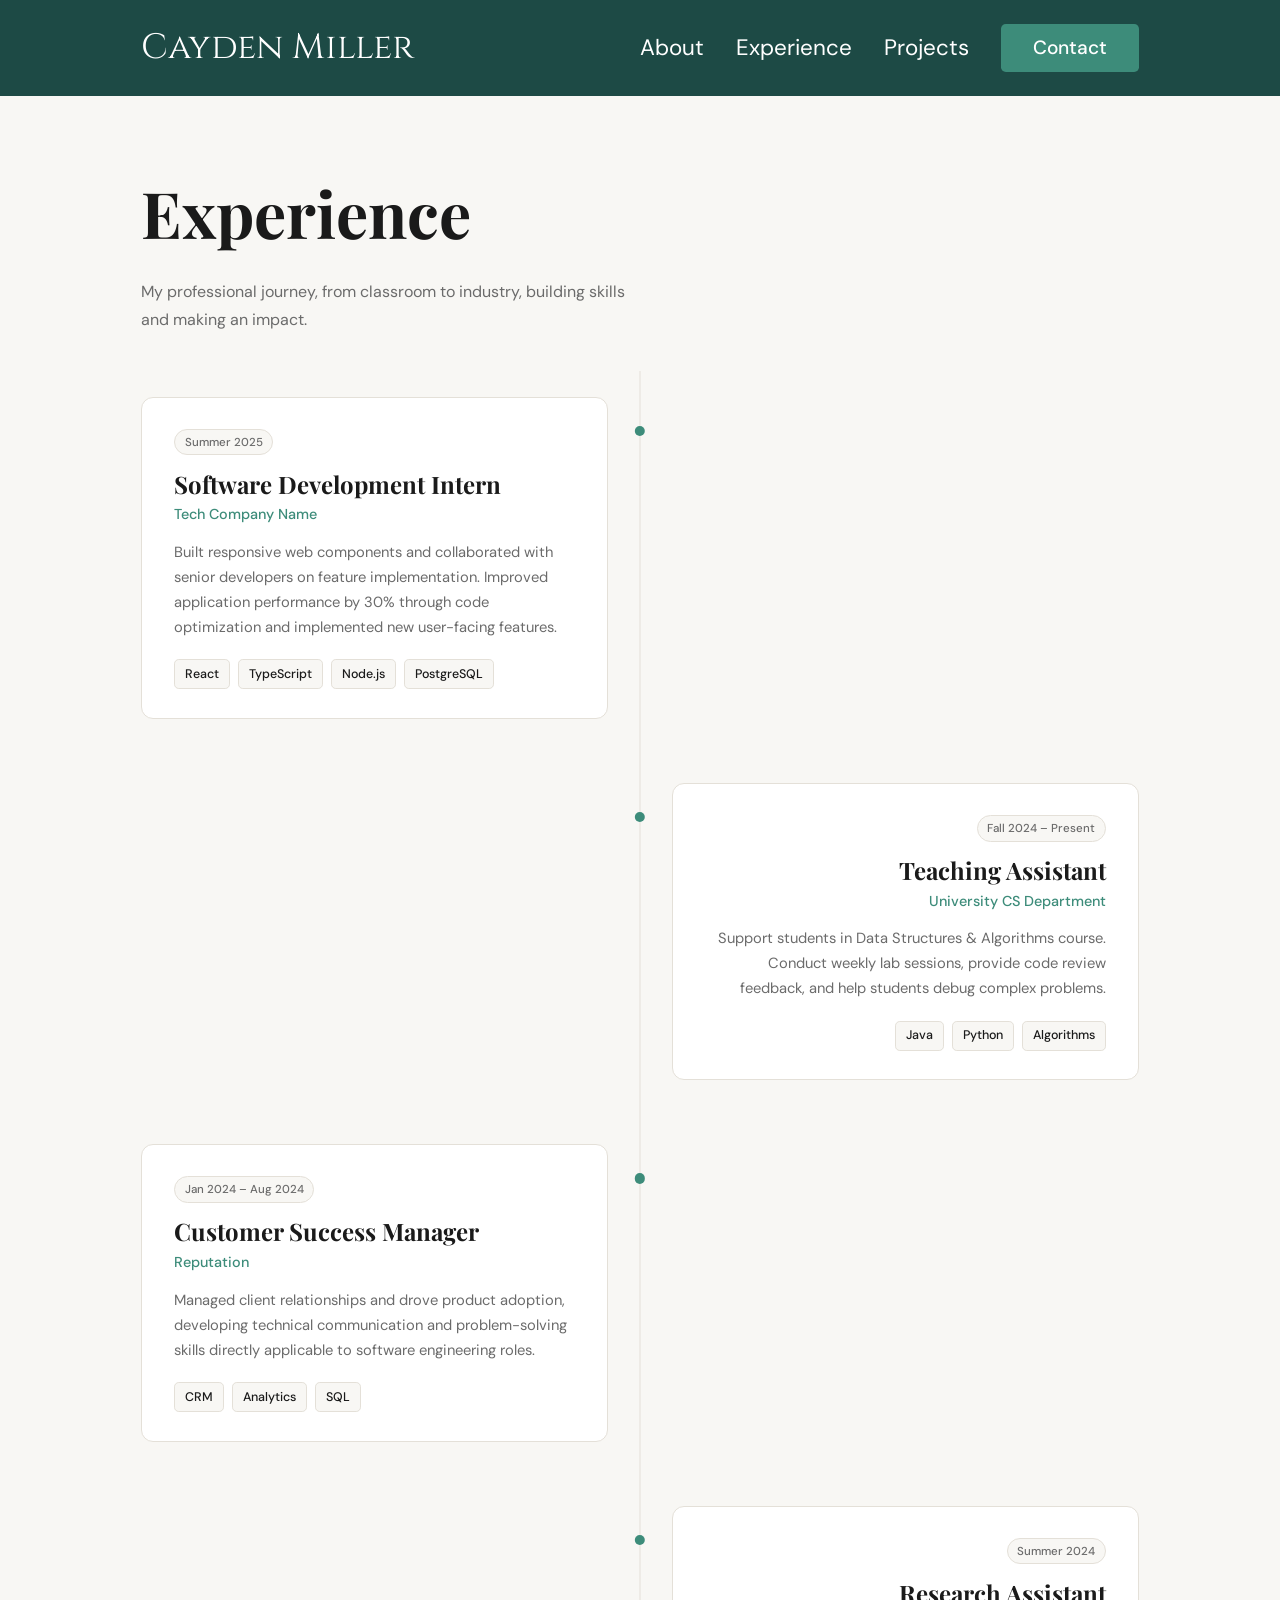
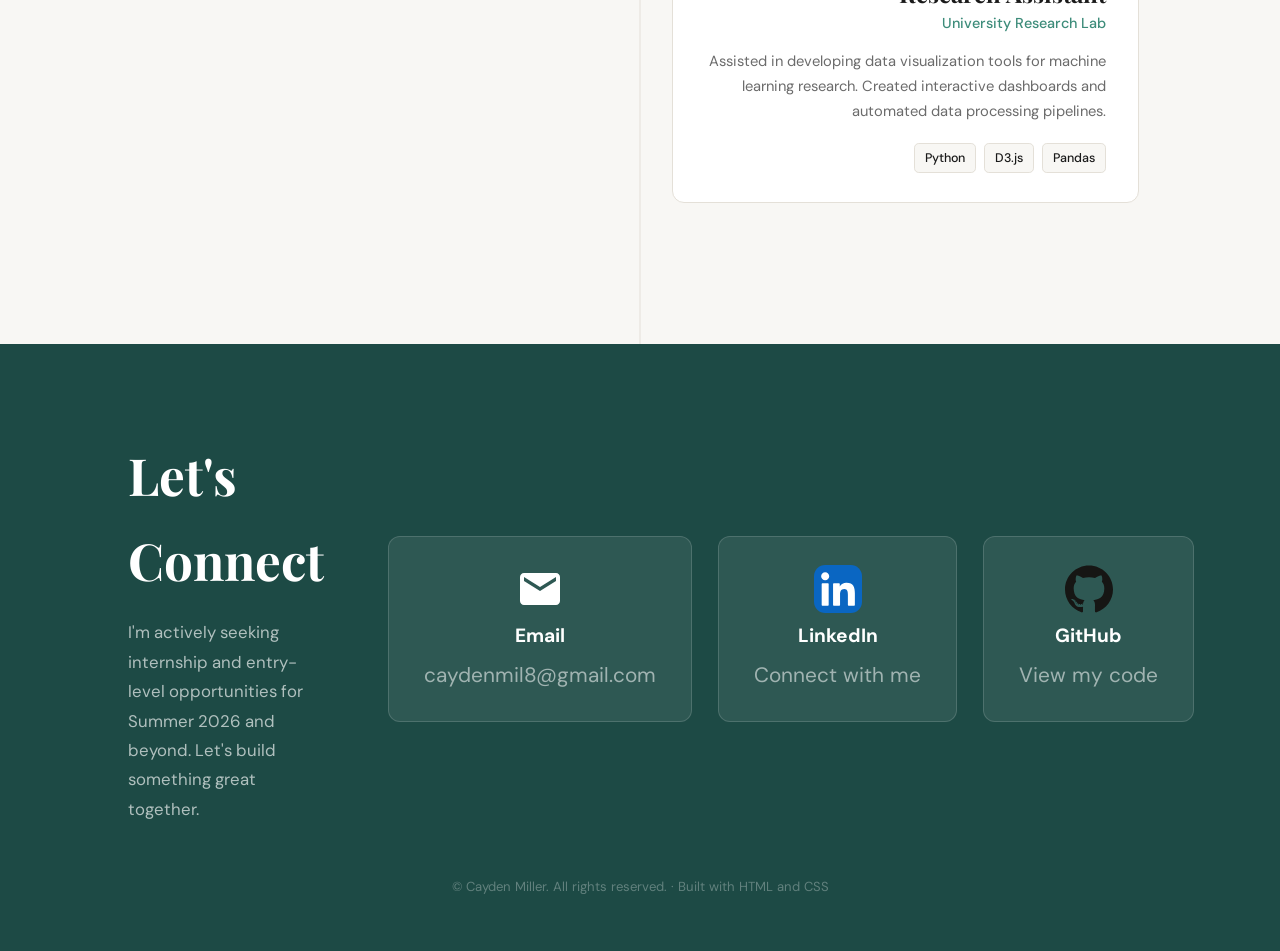
==== experience.html @ c2a9a21f "added experience page" ====
<!DOCTYPE html>
<html lang="en">
<head>
    <meta charset="UTF-8">
    <meta name="viewport" content="width=device-width, initial-scale=1.0">
    <meta name="description" content="Cayden Miller's Experience">
    <link rel="stylesheet" href="styles_exp.css">
    <title>Experience | Cayden Miller</title>
</head>
<body>

    <!-- Navigation -->
    <header>
        <nav>
            <a href="home.html">
                <div class="home">
                    <p>Cayden Miller</p>
                </div>
            </a>
            <a href="home.html#story-section">About</a>
            <a href="experience.html">Experience</a>
            <a href="home.html#projects">Projects</a>
            <a href="home.html#contact" class="contact-btn">Contact</a>
        </nav>
    </header>

    <!-- Main Content -->
    <main>
        <div class="experience-header">
            <h1>Experience</h1>
            <p>My professional journey, from classroom to industry, building skills and making an impact.</p>
        </div>

        <!-- Timeline -->
        <div class="timeline">

            <!-- Left card -->
            <div class="timeline-item left">
                <div class="timeline-card">
                    <span class="date-badge">Summer 2025</span>
                    <h2>Software Development Intern</h2>
                    <p class="timeline-company">Tech Company Name</p>
                    <p class="timeline-desc">Built responsive web components and collaborated with senior developers on feature implementation. Improved application performance by 30% through code optimization and implemented new user-facing features.</p>
                    <div class="tags">
                        <span class="tag">React</span>
                        <span class="tag">TypeScript</span>
                        <span class="tag">Node.js</span>
                        <span class="tag">PostgreSQL</span>
                    </div>
                </div>
                <div class="timeline-dot"></div>
            </div>

            <!-- Right card -->
            <div class="timeline-item right">
                <div class="timeline-dot"></div>
                <div class="timeline-card">
                    <span class="date-badge">Fall 2024 – Present</span>
                    <h2>Teaching Assistant</h2>
                    <p class="timeline-company">University CS Department</p>
                    <p class="timeline-desc">Support students in Data Structures & Algorithms course. Conduct weekly lab sessions, provide code review feedback, and help students debug complex problems.</p>
                    <div class="tags">
                        <span class="tag">Java</span>
                        <span class="tag">Python</span>
                        <span class="tag">Algorithms</span>
                    </div>
                </div>
            </div>

            <!-- Left card -->
            <div class="timeline-item left">
                <div class="timeline-card">
                    <span class="date-badge">Jan 2024 – Aug 2024</span>
                    <h2>Customer Success Manager</h2>
                    <p class="timeline-company">Reputation</p>
                    <p class="timeline-desc">Managed client relationships and drove product adoption, developing technical communication and problem-solving skills directly applicable to software engineering roles.</p>
                    <div class="tags">
                        <span class="tag">CRM</span>
                        <span class="tag">Analytics</span>
                        <span class="tag">SQL</span>
                    </div>
                </div>
                <div class="timeline-dot"></div>
            </div>

            <!-- Right card -->
            <div class="timeline-item right">
                <div class="timeline-dot"></div>
                <div class="timeline-card">
                    <span class="date-badge">Summer 2024</span>
                    <h2>Research Assistant</h2>
                    <p class="timeline-company">University Research Lab</p>
                    <p class="timeline-desc">Assisted in developing data visualization tools for machine learning research. Created interactive dashboards and automated data processing pipelines.</p>
                    <div class="tags">
                        <span class="tag">Python</span>
                        <span class="tag">D3.js</span>
                        <span class="tag">Pandas</span>
                    </div>
                </div>
            </div>

        </div>
    </main>

    <!-- Footer -->
    <footer id="contact">
        <div class="footer-inner">
            <div class="footer-text">
                <h5>Let's Connect</h5>
                <p>I'm actively seeking internship and entry-level opportunities for Summer 2026 and beyond. Let's build something great together.</p>
            </div>
            <div class="contact-boxes">
                <a href="mailto:caydenmil8@gmail.com" class="contact-box">
                    <svg xmlns="http://www.w3.org/2000/svg" width="3rem" height="3rem" viewBox="0 0 24 24">
                        <path fill="#fff" d="M20 4H4c-1.1 0-1.99.9-1.99 2L2 18c0 1.1.9 2 2 2h16c1.1 0 2-.9 2-2V6c0-1.1-.9-2-2-2m0 4l-8 5l-8-5V6l8 5l8-5z" />
                    </svg>
                    <p class="contact-title">Email</p>
                    <p>caydenmil8@gmail.com</p>
                </a>
                <a href="https://www.linkedin.com/in/cayden-miller/" class="contact-box" target="_blank">
                    <svg xmlns="http://www.w3.org/2000/svg" width="3rem" height="3rem" viewBox="0 0 256 256">
                        <g fill="none">
                            <rect width="256" height="256" fill="#0a66c2" rx="60" />
                            <path fill="#fff" d="M184.715 217.685h29.27a4 4 0 0 0 4-3.999l.015-61.842c0-32.323-6.965-57.168-44.738-57.168c-14.359-.534-27.9 6.868-35.207 19.228a.32.32 0 0 1-.595-.161V101.66a4 4 0 0 0-4-4h-27.777a4 4 0 0 0-4 4v112.02a4 4 0 0 0 4 4h29.268a4 4 0 0 0 4-4v-55.373c0-15.657 2.97-30.82 22.381-30.82c19.135 0 19.383 17.916 19.383 31.834v54.364a4 4 0 0 0 4 4M38 59.628c0 11.864 9.767 21.626 21.632 21.626c11.862-.001 21.623-9.769 21.623-21.631C81.253 47.761 71.491 38 59.628 38C47.762 38 38 47.763 38 59.627m6.959 158.058h29.307a4 4 0 0 0 4-4V101.66a4 4 0 0 0-4-4H44.959a4 4 0 0 0-4 4v112.025a4 4 0 0 0 4 4" />
                        </g>
                    </svg>
                    <p class="contact-title">LinkedIn</p>
                    <p>Connect with me</p>
                </a>
                <a href="https://github.com/caydenmil8" class="contact-box" target="_blank">
                    <svg xmlns="http://www.w3.org/2000/svg" width="3rem" height="3rem" viewBox="0 0 256 250">
                        <path fill="#161614" d="M128.001 0C57.317 0 0 57.307 0 128.001c0 56.554 36.676 104.535 87.535 121.46c6.397 1.185 8.746-2.777 8.746-6.158c0-3.052-.12-13.135-.174-23.83c-35.61 7.742-43.124-15.103-43.124-15.103c-5.823-14.795-14.213-18.73-14.213-18.73c-11.613-7.944.876-7.78.876-7.78c12.853.902 19.621 13.19 19.621 13.19c11.417 19.568 29.945 13.911 37.249 10.64c1.149-8.272 4.466-13.92 8.127-17.116c-28.431-3.236-58.318-14.212-58.318-63.258c0-13.975 5-25.394 13.188-34.358c-1.329-3.224-5.71-16.242 1.24-33.874c0 0 10.749-3.44 35.21 13.121c10.21-2.836 21.16-4.258 32.038-4.307c10.878.049 21.837 1.47 32.066 4.307c24.431-16.56 35.165-13.12 35.165-13.12c6.967 17.63 2.584 30.65 1.255 33.873c8.207 8.964 13.173 20.383 13.173 34.358c0 49.163-29.944 59.988-58.447 63.157c4.591 3.972 8.682 11.762 8.682 23.704c0 17.126-.148 30.91-.148 35.126c0 3.407 2.304 7.398 8.792 6.14C219.37 232.5 256 184.537 256 128.002C256 57.307 198.691 0 128.001 0m-80.06 182.34c-.282.636-1.283.827-2.194.39c-.929-.417-1.45-1.284-1.15-1.922c.276-.655 1.279-.838 2.205-.399c.93.418 1.46 1.293 1.139 1.931m6.296 5.618c-.61.566-1.804.303-2.614-.591c-.837-.892-.994-2.086-.375-2.66c.63-.566 1.787-.301 2.626.591c.838.903 1 2.088.363 2.66m4.32 7.188c-.785.545-2.067.034-2.86-1.104c-.784-1.138-.784-2.503.017-3.05c.795-.547 2.058-.055 2.861 1.075c.782 1.157.782 2.522-.019 3.08m7.304 8.325c-.701.774-2.196.566-3.29-.49c-1.119-1.032-1.43-2.496-.726-3.27c.71-.776 2.213-.558 3.315.49c1.11 1.03 1.45 2.505.701 3.27m9.442 2.81c-.31 1.003-1.75 1.459-3.199 1.033c-1.448-.439-2.395-1.613-2.103-2.626c.301-1.01 1.747-1.484 3.207-1.028c1.446.436 2.396 1.602 2.095 2.622m10.744 1.193c.036 1.055-1.193 1.93-2.715 1.95c-1.53.034-2.769-.82-2.786-1.86c0-1.065 1.202-1.932 2.733-1.958c1.522-.03 2.768.818 2.768 1.868m10.555-.405c.182 1.03-.875 2.088-2.387 2.37c-1.485.271-2.861-.365-3.05-1.386c-.184-1.056.893-2.114 2.376-2.387c1.514-.263 2.868.356 3.061 1.403" />
                    </svg>
                    <p class="contact-title">GitHub</p>
                    <p>View my code</p>
                </a>
            </div>
        </div>
        <div style="text-align: center;">
            <p class="footer-copy">&copy; Cayden Miller. All rights reserved.</p>
            <p class="footer-copy">Built with HTML and CSS</p>
        </div>
    </footer>

</body>
</html>
---- styles_exp.css ----
/* ============================================
   Cayden Miller | Experience — experience.css
   ============================================ */

   @import url('https://fonts.googleapis.com/css2?family=Playfair+Display:ital,wght@0,700;1,700&family=DM+Sans:wght@300;400;500;600&display=swap');
   @import url('https://fonts.googleapis.com/css2?family=Cinzel:wght@400;600&family=Playfair+Display:ital,wght@0,700;1,700&family=DM+Sans:wght@300;400;500;600&display=swap');
   
   /* ── Reset ── */
   *, *::before, *::after {
       margin: 0;
       padding: 0;
       box-sizing: border-box;
   }
   
   /* ── Design Tokens — matched to styles.css ── */
   :root {
       --teal:       #1d4a45;
       --teal-mid:   #0b659a;
       --accent:     #3d8c7a;
       --white:      #ffffff;
       --off-white:  #f8f7f4;
       --text-dark:  #1a1a1a;
       --text-muted: #6b6b6b;
       --border:     #e4e0d8;
       --serif:      'Playfair Display', Georgia, serif;
       --sans:       'DM Sans', sans-serif;
       --max:        80vw;
       --pad-h:      1vw;
   }
   
   html { scroll-behavior: smooth; }
   
   body {
       font-family: var(--sans);
       font-size: 1.05rem;
       color: var(--text-dark);
       background: var(--off-white);
       line-height: 1.65;
       -webkit-font-smoothing: antialiased;
   }
   
   /* ════════════════════════════════
      NAVIGATION
   ════════════════════════════════ */
   header {
       position: sticky;
       top: 0;
       z-index: 100;
       background: var(--teal);
   }
   
   nav {
       max-width: var(--max);
       margin: 0 auto;
       padding: 0 var(--pad-h);
       height: 6rem;
       display: flex;
       align-items: center;
       gap: 2rem;
   }
   
   nav a:first-child { margin-right: auto; }
   
   /* Matched to styles.css: Cinzel, weight 300, 2.2rem */
   .home p {
       font-weight: 300;
       font-size: 2.2rem;
       color: var(--white);
       font-family: 'Cinzel', serif;
   }
   
   /* Matched to styles.css: full white, not 0.72 opacity */
   nav a {
       color: var(--white);
       font-size: 1.4rem;
       font-weight: 400;
       text-decoration: none;
       transition: color 0.2s;
   }
   
   nav a:hover { color: var(--white); }
   
   /* Matched to styles.css: font-size 1.2rem, padding 0.4em */
   nav .contact-btn {
       background: var(--accent);
       color: var(--white) !important;
       padding: 0.4em 2rem;
       border-radius: 0.3rem;
       font-size: 1.2rem;
       font-weight: 500;
       transition: background 0.2s;
   }
   
   nav .contact-btn:hover { background: #4aa090; }
   
   /* ════════════════════════════════
      EXPERIENCE HEADER
   ════════════════════════════════ */
   .experience-header {
       max-width: var(--max);
       margin: 0 auto;
       padding: 5vw var(--pad-h) 3vw;
   }
   
   .experience-header h1 {
       font-family: var(--serif);
       font-size: clamp(2.8rem, 5vw, 4.5rem);
       font-weight: 700;
       color: var(--text-dark);
       margin-bottom: 0.8rem;
   }
   
   .experience-header > p {
       color: var(--text-muted);
       font-size: 1rem;
       max-width: 44ch;
       line-height: 1.7;
   }
   
   /* ════════════════════════════════
      TIMELINE
   ════════════════════════════════ */
   .timeline {
       max-width: var(--max);
       margin: 0 auto;
       padding: 2vw var(--pad-h) 6vw;
       position: relative;
   }
   
   /* Center vertical line */
   .timeline::before {
       content: '';
       position: absolute;
       left: 50%;
       top: 0;
       bottom: 0;
       width: 1px;
       background: var(--border);
       transform: translateX(-50%);
   }
   
   /* ── Timeline Row ── */
   .timeline-item {
       display: flex;
       align-items: flex-start;
       margin-bottom: 4rem;
       position: relative;
       width: 100%;
   }
   
   .timeline-item.left {
       justify-content: flex-start;
       padding-right: calc(50% + 2rem);
   }
   
   .timeline-item.right {
       justify-content: flex-end;
       padding-left: calc(50% + 2rem);
   }
   
   /* ── Dot ── */
   .timeline-dot {
       position: absolute;
       left: 50%;
       top: 1.8rem;
       width: 0.65rem;
       height: 0.65rem;
       border-radius: 50%;
       background: var(--accent);
       transform: translateX(-50%);
       flex-shrink: 0;
   }
   
   /* ── Card ── */
   .timeline-card {
       background: var(--white);
       border: 1px solid var(--border);
       border-radius: 0.75rem;
       padding: 1.8rem 2rem;
       width: 100%;
       transition: box-shadow 0.2s;
   }
   
   .timeline-card:hover {
       box-shadow: 0 4px 24px rgba(0,0,0,0.07);
   }
   
   .timeline-item.right .timeline-card {
       text-align: right;
   }
   
   /* Date badge */
   .date-badge {
       display: inline-block;
       font-size: 0.72rem;
       font-weight: 500;
       color: var(--text-muted);
       background: var(--off-white);
       border: 1px solid var(--border);
       border-radius: 100px;
       padding: 0.25em 0.85em;
       margin-bottom: 0.9rem;
   }
   
   .timeline-card h2 {
       font-family: var(--serif);
       font-size: clamp(1.2rem, 2vw, 1.5rem);
       font-weight: 700;
       color: var(--text-dark);
       margin-bottom: 0.3rem;
       line-height: 1.2;
   }
   
   .timeline-company {
       font-size: 0.9rem;
       color: var(--accent);
       font-weight: 500;
       margin-bottom: 0.8rem;
   }
   
   .timeline-desc {
       font-size: 0.92rem;
       color: var(--text-muted);
       line-height: 1.7;
       margin-bottom: 1.2rem;
   }
   
   .tags {
       display: flex;
       flex-wrap: wrap;
       gap: 0.5rem;
   }
   
   .timeline-item.right .tags {
       justify-content: flex-end;
   }
   
   .tag {
       font-size: 0.78rem;
       font-weight: 500;
       color: var(--text-dark);
       background: var(--off-white);
       border: 1px solid var(--border);
       border-radius: 0.3rem;
       padding: 0.3em 0.8em;
   }
   
   /* ════════════════════════════════
      FOOTER
   ════════════════════════════════ */
   footer#contact {
       background: var(--teal);
       padding: 7vw var(--pad-h) 4vw;
       text-align: left;
   }
   
   .footer-inner {
       display: flex;
       align-items: center;
       justify-content: space-between;
       gap: 4rem;
       max-width: var(--max);
       margin: 0 auto 3rem;
   }
   
   .footer-text h5 {
       font-family: var(--serif);
       font-size: clamp(2.4rem, 4vw, 3.4rem);
       font-weight: 700;
       color: var(--white);
       margin-bottom: 1rem;
   }
   
   .footer-text p {
       color: rgba(255,255,255,0.65);
       font-size: 1.05rem;
       max-width: 36ch;
       line-height: 1.75;
   }
   
   .contact-boxes {
       display: flex;
       gap: 1.6rem;
       flex-wrap: wrap;
       flex-shrink: 0;
   }
   
   .contact-box {
       background: rgba(255,255,255,0.08);
       border: 1px solid rgba(255,255,255,0.15);
       border-radius: 0.75rem;
       padding: 1.8rem 2.2rem;
       min-width: 10rem;
       display: flex;
       flex-direction: column;
       align-items: center;
       gap: 0.4rem;
       transition: background 0.2s;
       text-decoration: none;
       color: inherit;
   }
   
   .contact-box:hover { background: rgba(255,255,255,0.14); }
   
   .contact-title {
       font-weight: 700;
       font-size: 1.2rem;
       color: var(--white);
   }
   
   .contact-box p:last-child {
       font-size: 1.3rem;
       color: rgba(255,255,255,0.55);
   }
   
   .footer-copy {
       color: rgba(255,255,255,0.3);
       font-size: 0.82rem;
       display: inline;
       text-align: center;
   }
   
   .footer-copy + .footer-copy::before {
       content: ' · ';
   }
   
   /* ════════════════════════════════
      RESPONSIVE
   ════════════════════════════════ */
   @media (max-width: 780px) {
       .timeline::before { left: 1rem; }
   
       .timeline-item.left,
       .timeline-item.right {
           padding: 0 0 0 3rem;
           justify-content: flex-start;
       }
   
       .timeline-dot { left: 1rem; }
   
       .timeline-item.right .timeline-card { text-align: left; }
       .timeline-item.right .tags { justify-content: flex-start; }
   
       nav { padding: 0 5vw; gap: 1.4rem; }
       nav a:not(:first-child):not(.contact-btn) { display: none; }
   
       footer#contact { padding: 8vw 5vw 4vw; }
   
       .footer-inner {
           flex-direction: column;
           align-items: flex-start;
           gap: 2.5rem;
       }
   }
   
   @media (max-width: 480px) {
       .contact-boxes { flex-direction: column; align-items: center; }
       .contact-box   { width: 100%; max-width: 17rem; }
   }
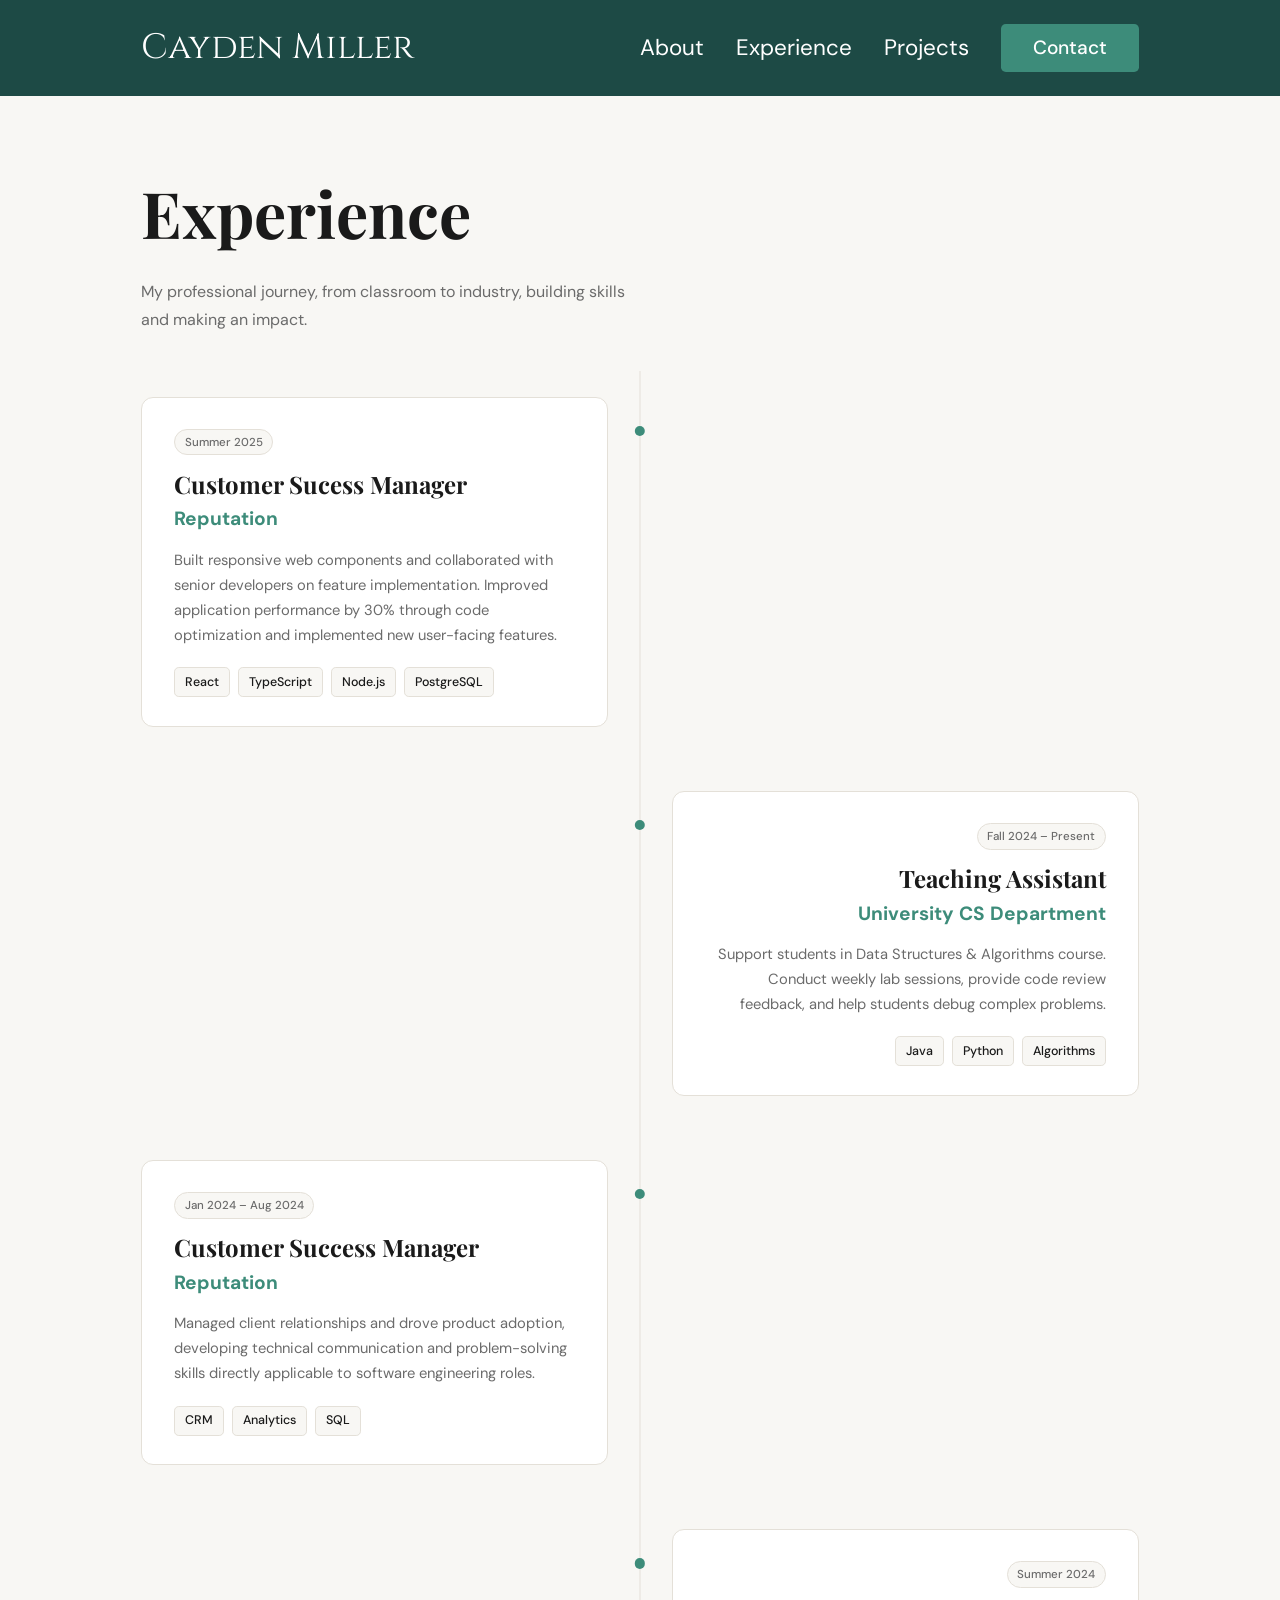
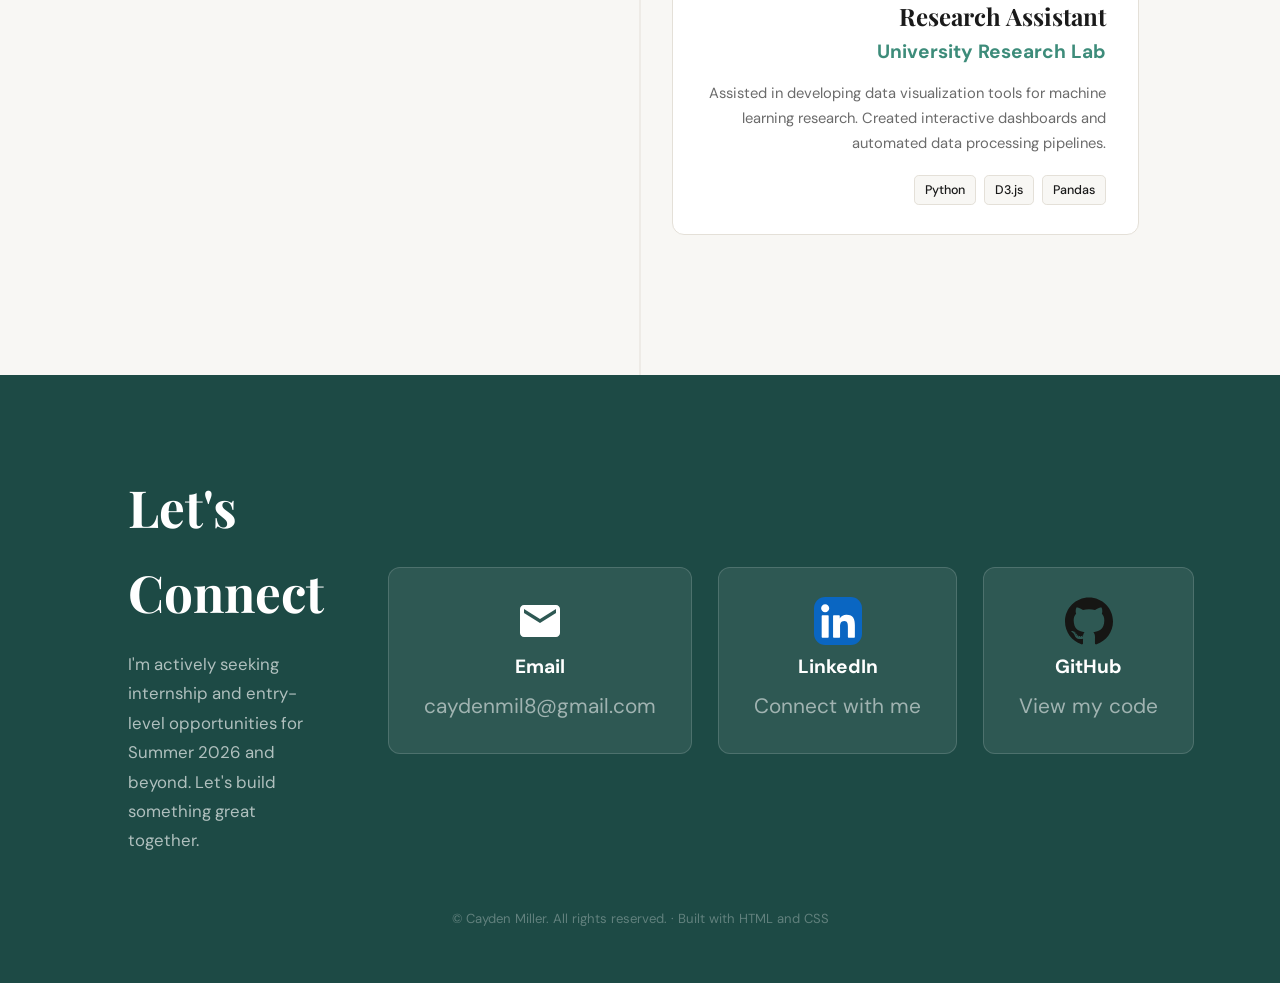
==== commit 088a80f2: "additional adjustments to CSS and page 1 & 2" ====
--- a/experience.html
+++ b/experience.html
@@ -38,8 +38,8 @@
             <div class="timeline-item left">
                 <div class="timeline-card">
                     <span class="date-badge">Summer 2025</span>
-                    <h2>Software Development Intern</h2>
-                    <p class="timeline-company">Tech Company Name</p>
+                    <h2>Customer Sucess Manager</h2>
+                    <p class="timeline-company">Reputation</p>
                     <p class="timeline-desc">Built responsive web components and collaborated with senior developers on feature implementation. Improved application performance by 30% through code optimization and implemented new user-facing features.</p>
                     <div class="tags">
                         <span class="tag">React</span>
--- a/styles_exp.css
+++ b/styles_exp.css
@@ -28,7 +28,10 @@
        --pad-h:      1vw;
    }
    
-   html { scroll-behavior: smooth; }
+   html { 
+    overflow-y: scroll;
+    scroll-behavior: smooth; 
+   }
    
    body {
        font-family: var(--sans);
@@ -212,9 +215,9 @@
    }
    
    .timeline-company {
-       font-size: 0.9rem;
+       font-size: 1.2rem;
        color: var(--accent);
-       font-weight: 500;
+       font-weight: 700;
        margin-bottom: 0.8rem;
    }
    
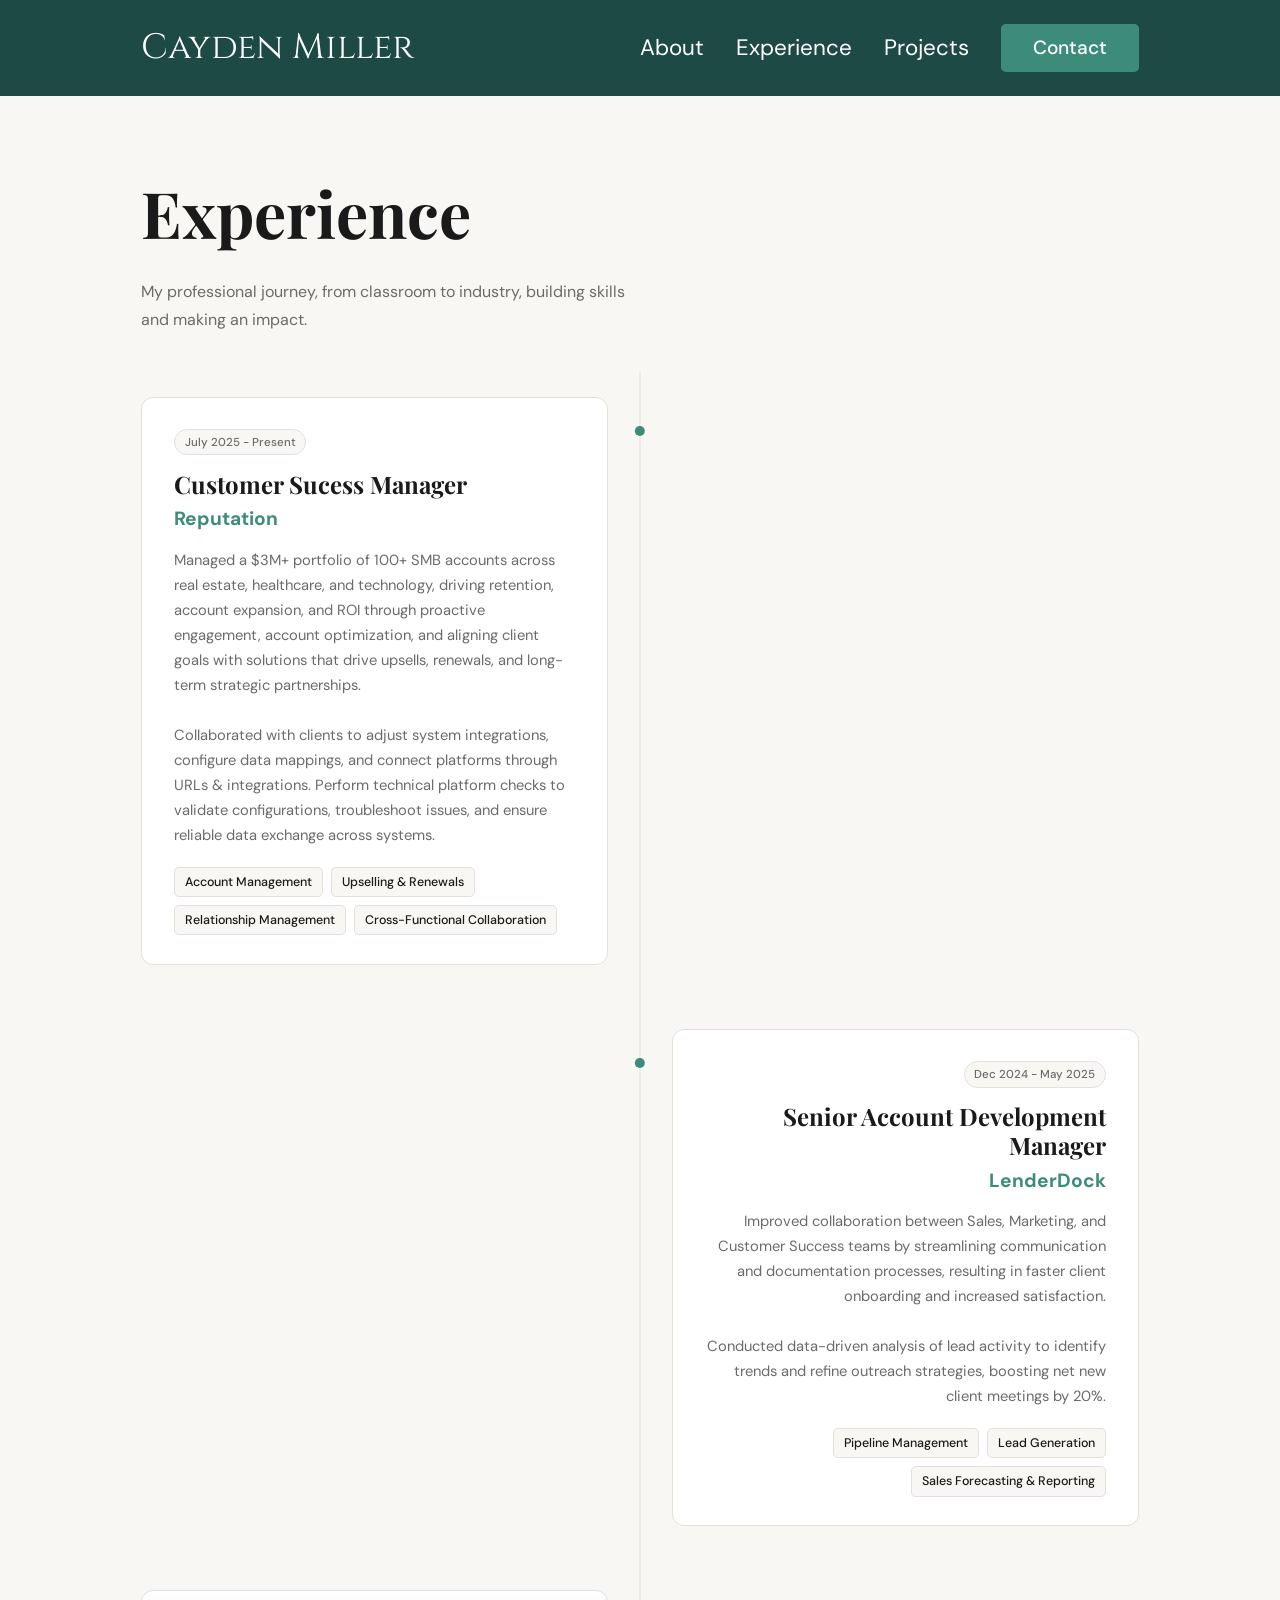
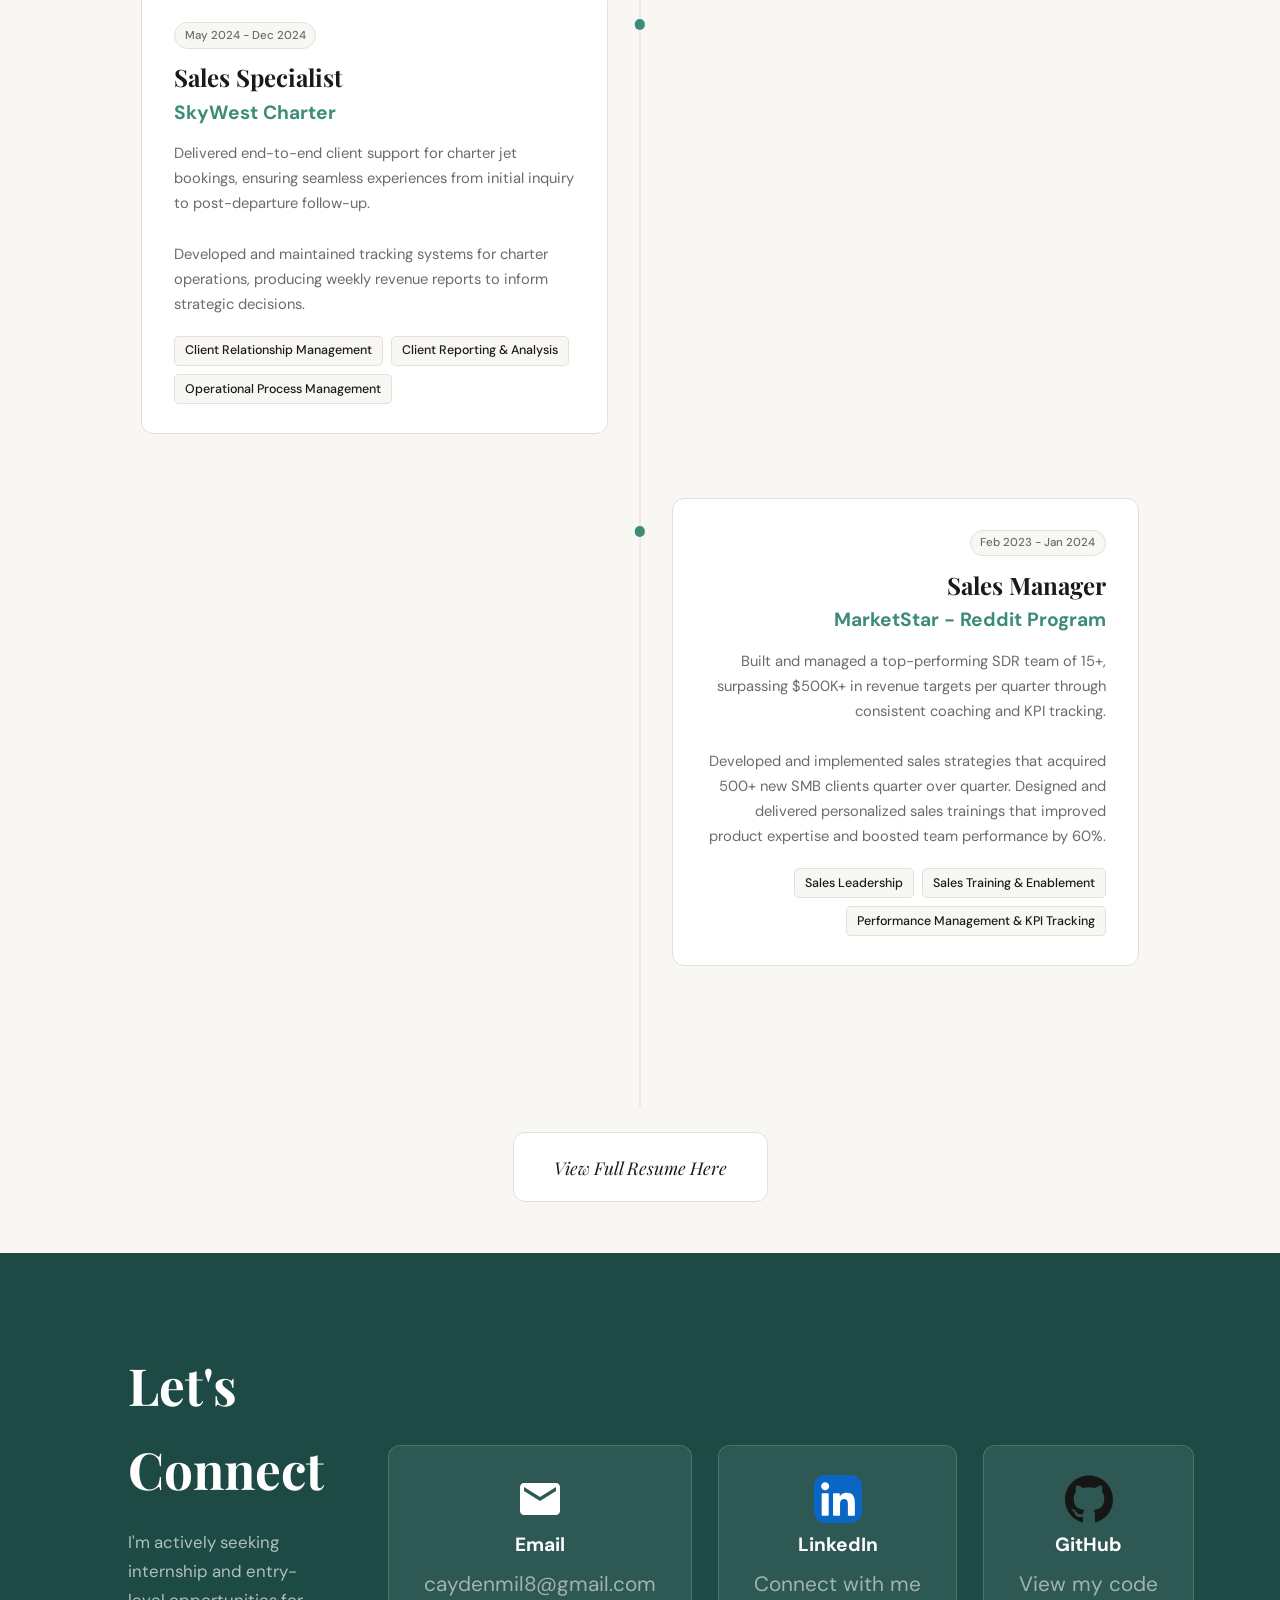
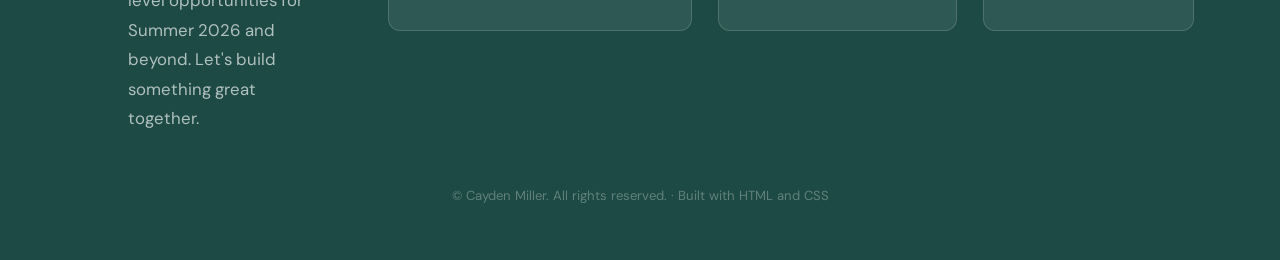
==== commit e0c42152: "adjusted fonts & added info to the experience page" ====
--- a/experience.html
+++ b/experience.html
@@ -37,15 +37,17 @@
             <!-- Left card -->
             <div class="timeline-item left">
                 <div class="timeline-card">
-                    <span class="date-badge">Summer 2025</span>
+                    <span class="date-badge">July 2025 - Present</span>
                     <h2>Customer Sucess Manager</h2>
                     <p class="timeline-company">Reputation</p>
-                    <p class="timeline-desc">Built responsive web components and collaborated with senior developers on feature implementation. Improved application performance by 30% through code optimization and implemented new user-facing features.</p>
+                    <p class="timeline-desc">Managed a $3M+ portfolio of 100+ SMB accounts across real estate, healthcare, and technology, driving retention, account expansion, and ROI through proactive engagement, account optimization, and aligning client goals with solutions that drive upsells, renewals, and long-term strategic partnerships.<br><br>
+                    Collaborated with clients to adjust system integrations, configure data mappings, and connect platforms through URLs & integrations. Perform technical platform checks to validate configurations, troubleshoot issues, and ensure reliable data exchange across systems. </p>
+                    <!--Tag to websites or companies?-->
                     <div class="tags">
-                        <span class="tag">React</span>
-                        <span class="tag">TypeScript</span>
-                        <span class="tag">Node.js</span>
-                        <span class="tag">PostgreSQL</span>
+                        <span class="tag">Account Management</span>
+                        <span class="tag">Upselling & Renewals</span>
+                        <span class="tag">Relationship Management</span>
+                        <span class="tag">Cross-Functional Collaboration</span>
                     </div>
                 </div>
                 <div class="timeline-dot"></div>
@@ -55,14 +57,16 @@
             <div class="timeline-item right">
                 <div class="timeline-dot"></div>
                 <div class="timeline-card">
-                    <span class="date-badge">Fall 2024 – Present</span>
-                    <h2>Teaching Assistant</h2>
-                    <p class="timeline-company">University CS Department</p>
-                    <p class="timeline-desc">Support students in Data Structures & Algorithms course. Conduct weekly lab sessions, provide code review feedback, and help students debug complex problems.</p>
+                    <span class="date-badge">Dec 2024 - May 2025</span>
+                    <h2>Senior Account Development Manager</h2>
+                    <p class="timeline-company">LenderDock</p>
+                    <p class="timeline-desc">Improved collaboration between Sales, Marketing, and Customer Success teams by streamlining communication and documentation processes, resulting in faster client onboarding and increased satisfaction.<br><br>
+                    Conducted data-driven analysis of lead activity to identify trends and refine outreach strategies, boosting net new client meetings by 20%. 
+                    </p>
                     <div class="tags">
-                        <span class="tag">Java</span>
-                        <span class="tag">Python</span>
-                        <span class="tag">Algorithms</span>
+                        <span class="tag">Pipeline Management</span>
+                        <span class="tag">Lead Generation</span>
+                        <span class="tag">Sales Forecasting & Reporting</span>
                     </div>
                 </div>
             </div>
@@ -70,14 +74,16 @@
             <!-- Left card -->
             <div class="timeline-item left">
                 <div class="timeline-card">
-                    <span class="date-badge">Jan 2024 – Aug 2024</span>
-                    <h2>Customer Success Manager</h2>
-                    <p class="timeline-company">Reputation</p>
-                    <p class="timeline-desc">Managed client relationships and drove product adoption, developing technical communication and problem-solving skills directly applicable to software engineering roles.</p>
+                    <span class="date-badge">May 2024 - Dec 2024</span>
+                    <h2>Sales Specialist</h2>
+                    <p class="timeline-company">SkyWest Charter</p>
+                    <p class="timeline-desc">Delivered end-to-end client support for charter jet bookings, ensuring seamless experiences from initial inquiry to post-departure follow-up.<br><br>
+                    Developed and maintained tracking systems for charter operations, producing weekly revenue reports to inform strategic decisions.
+                        </p>
                     <div class="tags">
-                        <span class="tag">CRM</span>
-                        <span class="tag">Analytics</span>
-                        <span class="tag">SQL</span>
+                        <span class="tag">Client Relationship Management</span>
+                        <span class="tag">Client Reporting & Analysis</span>
+                        <span class="tag">Operational Process Management</span>
                     </div>
                 </div>
                 <div class="timeline-dot"></div>
@@ -87,18 +93,21 @@
             <div class="timeline-item right">
                 <div class="timeline-dot"></div>
                 <div class="timeline-card">
-                    <span class="date-badge">Summer 2024</span>
-                    <h2>Research Assistant</h2>
-                    <p class="timeline-company">University Research Lab</p>
-                    <p class="timeline-desc">Assisted in developing data visualization tools for machine learning research. Created interactive dashboards and automated data processing pipelines.</p>
+                    <span class="date-badge">Feb 2023 - Jan 2024</span>
+                    <h2>Sales Manager</h2>
+                    <p class="timeline-company">MarketStar - Reddit Program</p>
+                    <p class="timeline-desc">Built and managed a top-performing SDR team of 15+, surpassing $500K+ in revenue targets per quarter through consistent coaching and KPI tracking.<br><br>
+                    Developed and implemented sales strategies that acquired 500+ new SMB clients quarter over quarter. Designed and delivered personalized sales trainings that improved product expertise and boosted team performance by 60%.</p>
                     <div class="tags">
-                        <span class="tag">Python</span>
-                        <span class="tag">D3.js</span>
-                        <span class="tag">Pandas</span>
+                        <span class="tag">Sales Leadership</span>
+                        <span class="tag">Sales Training & Enablement</span>
+                        <span class="tag">Performance Management & KPI Tracking</span>
                     </div>
                 </div>
             </div>
-
+        </div>
+        <div class="resume-cta">
+            <a href="CaydenMillerResume.pdf" target="_blank" class="resume-btn">View Full Resume Here</a>
         </div>
     </main>
 
--- a/styles_exp.css
+++ b/styles_exp.css
@@ -157,7 +157,7 @@
    }
    
    .timeline-item.right {
-       justify-content: flex-end;
+       justify-content: flex-start;
        padding-left: calc(50% + 2rem);
    }
    
@@ -247,6 +247,34 @@
        border-radius: 0.3rem;
        padding: 0.3em 0.8em;
    }
+
+   /* ════════════════════════════════
+   RESUME CTA
+════════════════════════════════ */
+.resume-cta {
+    display: flex;
+    justify-content: center;
+    padding: 2vw var(--pad-h) 4vw;
+}
+
+.resume-btn {
+    font-family: var(--serif);
+    font-size: 1.1rem;
+    font-style: italic;
+    color: var(--text-dark);
+    text-decoration: none;
+    border: 1px solid var(--border);
+    border-radius: 0.75rem;
+    padding: 1.2rem 2.5rem;
+    background: var(--white);
+    transition: all 0.2s;
+}
+
+.resume-btn:hover {
+    border-color: var(--teal);
+    color: var(--teal);
+    box-shadow: 0 4px 16px rgba(0,0,0,0.06);
+}
    
    /* ════════════════════════════════
       FOOTER
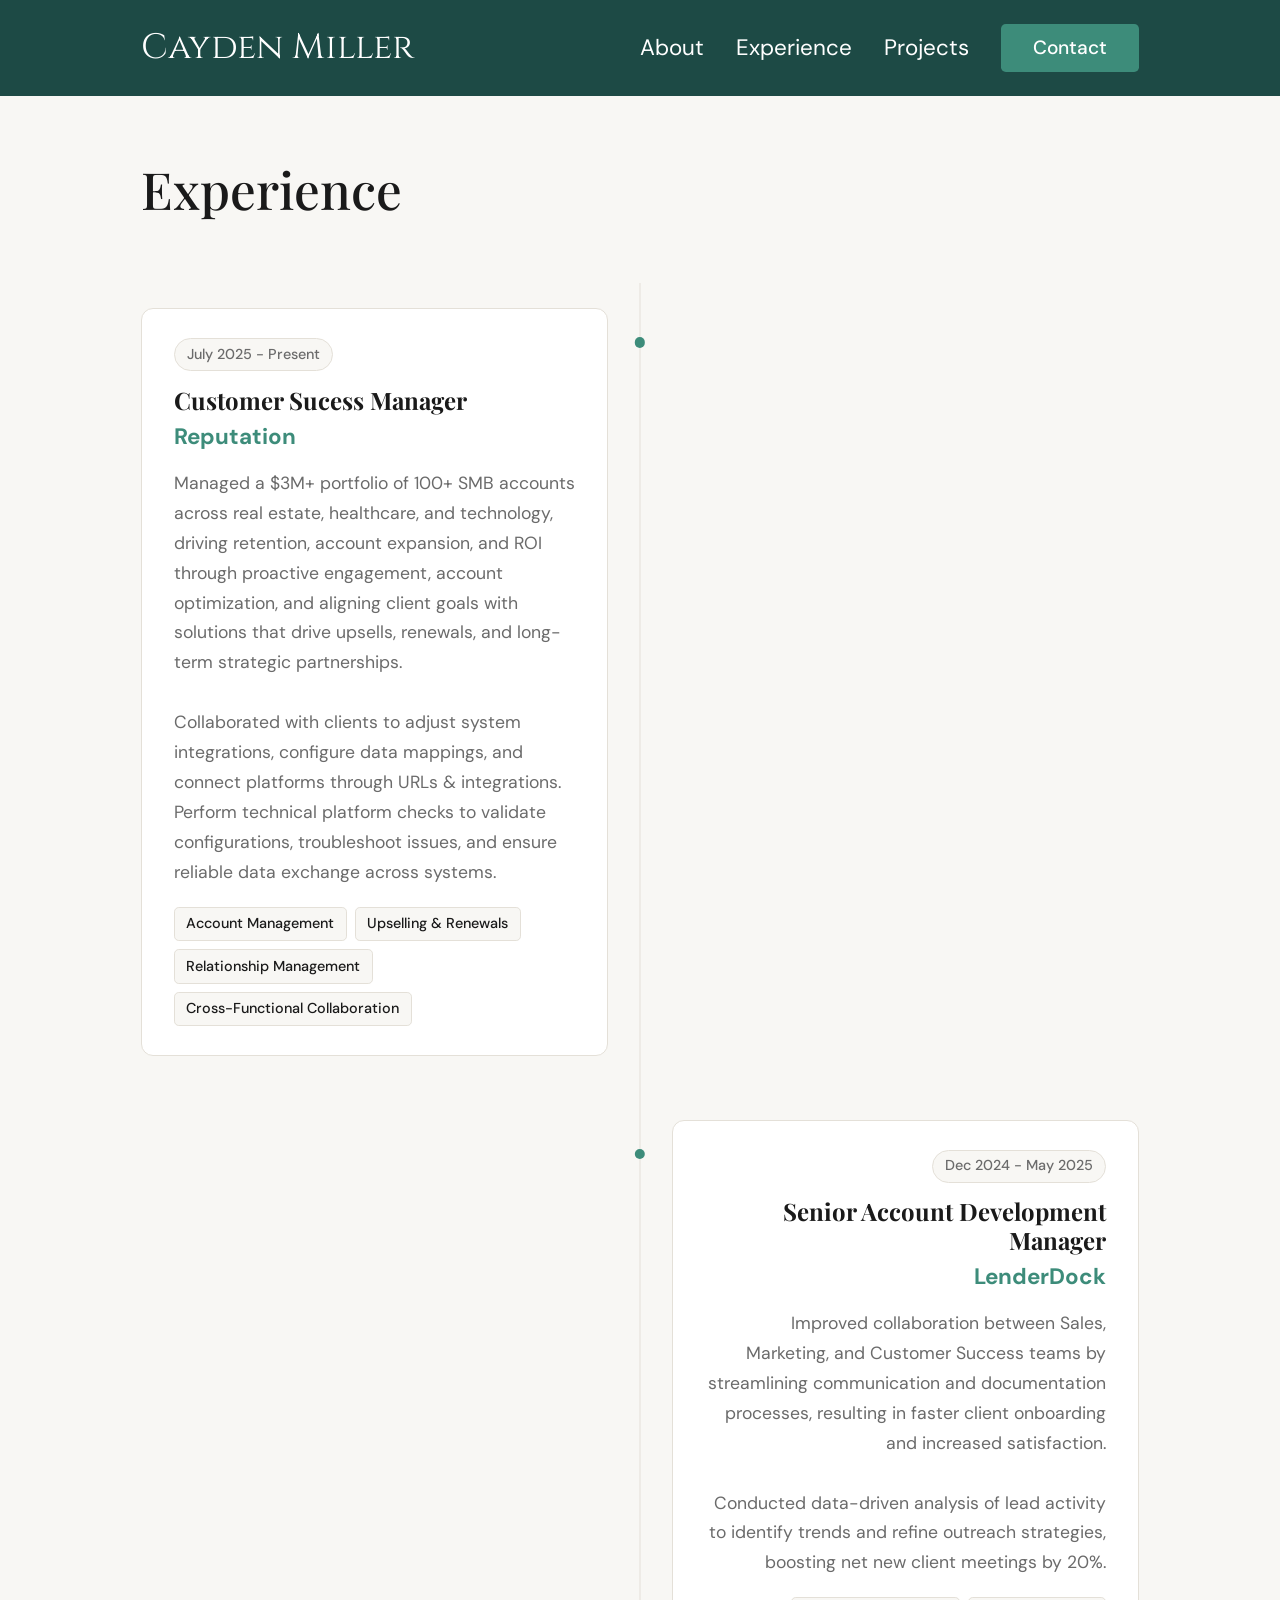
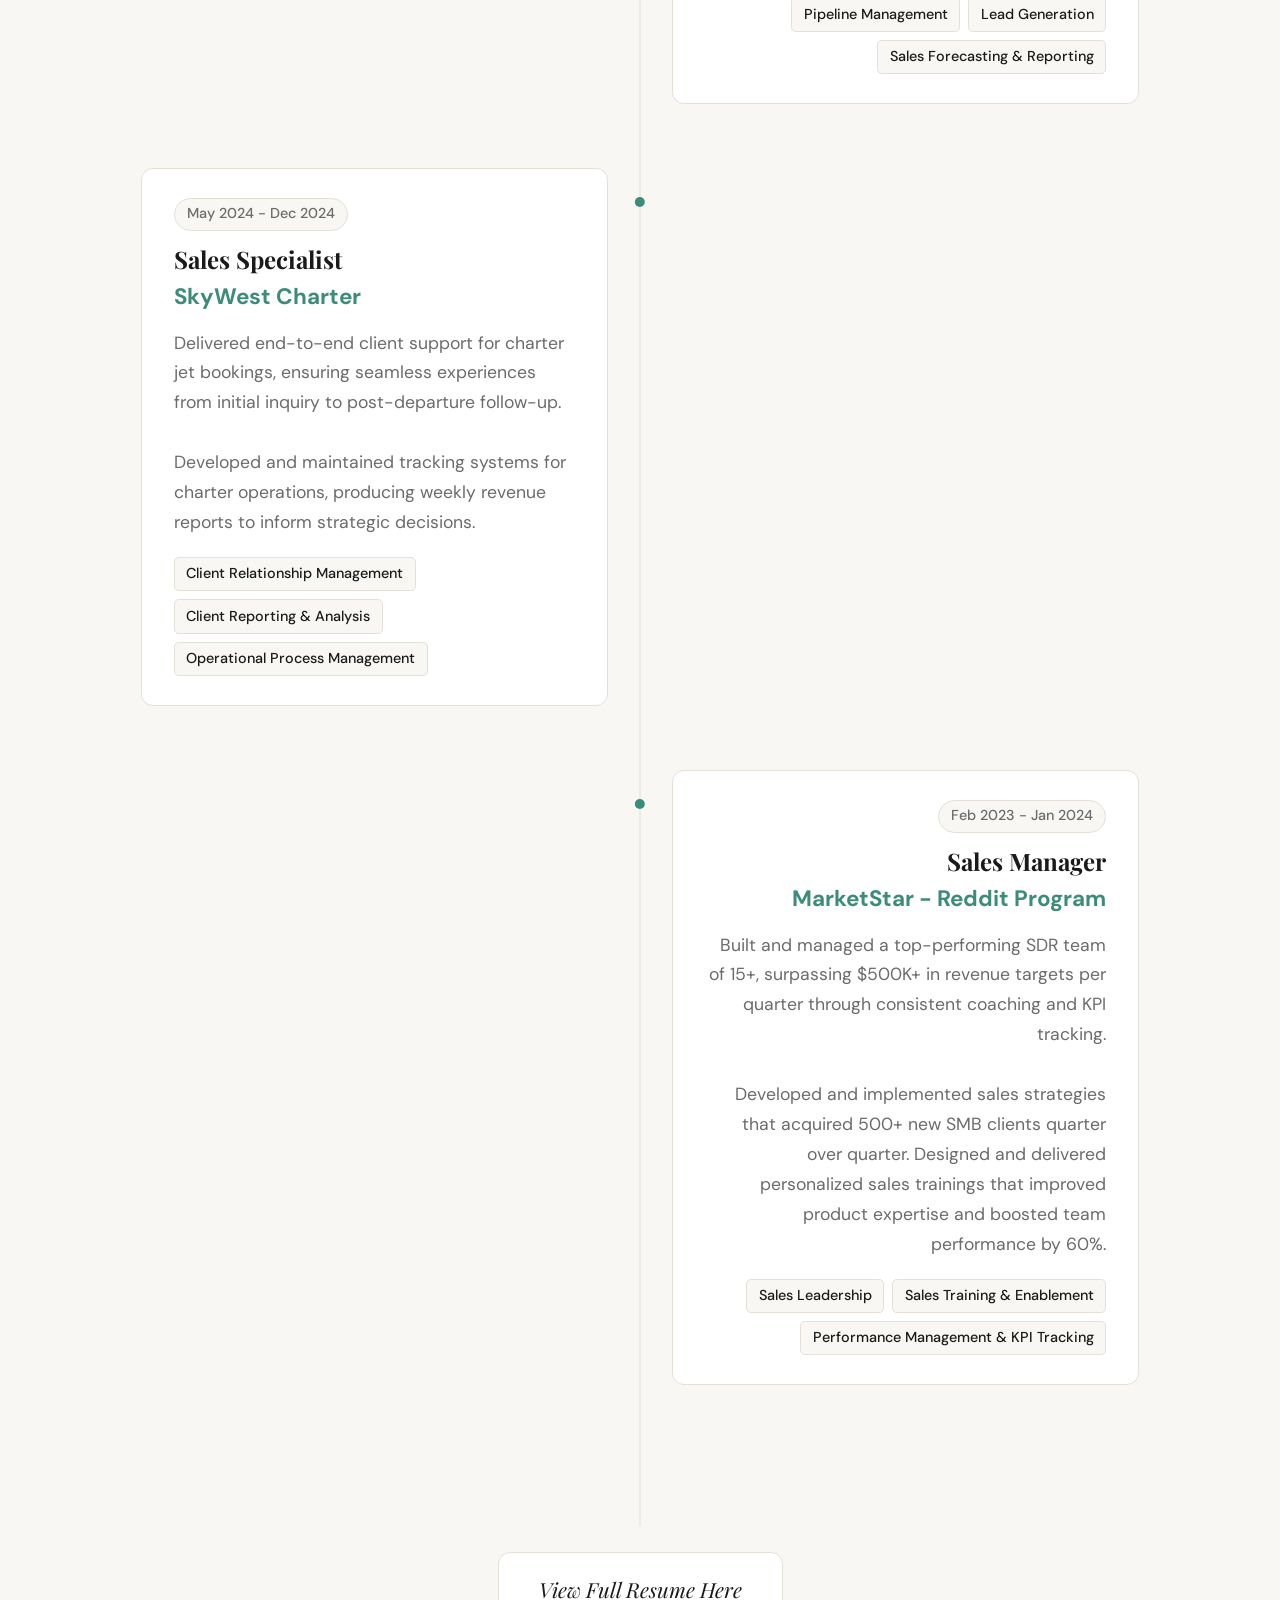
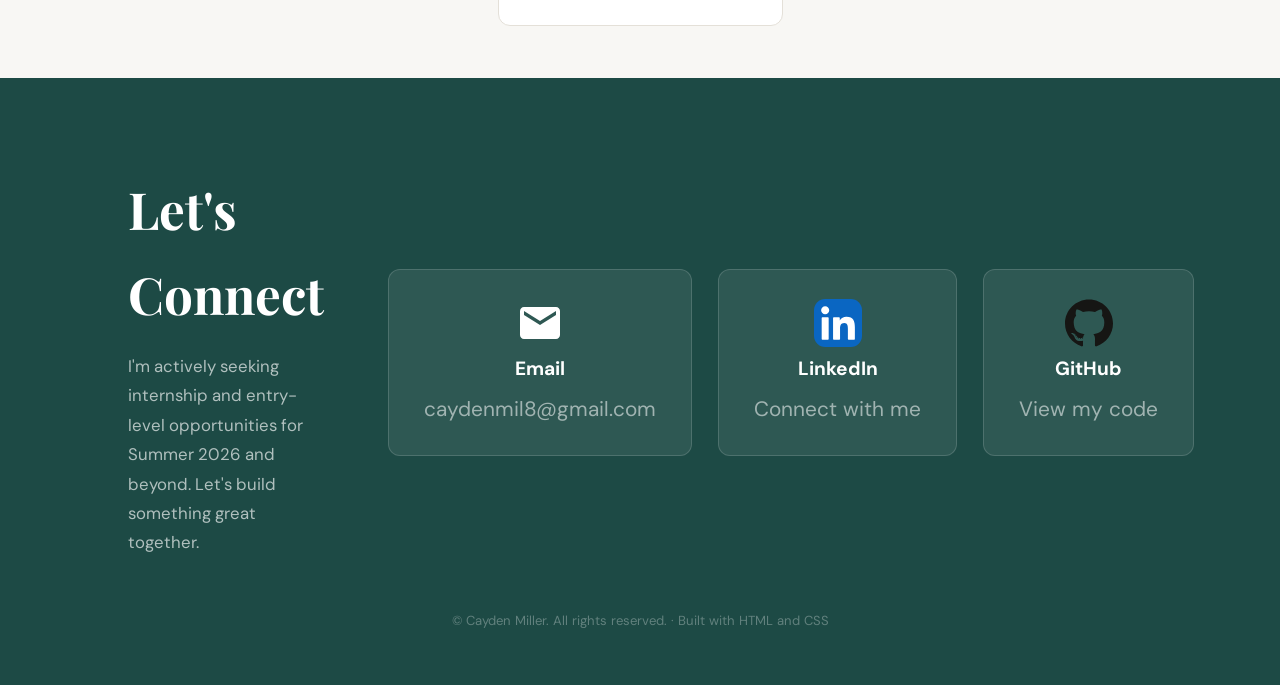
==== commit ac00fd90: "updated fonts sizes" ====
--- a/experience.html
+++ b/experience.html
@@ -28,7 +28,6 @@
     <main>
         <div class="experience-header">
             <h1>Experience</h1>
-            <p>My professional journey, from classroom to industry, building skills and making an impact.</p>
         </div>
 
         <!-- Timeline -->
--- a/styles_exp.css
+++ b/styles_exp.css
@@ -1,7 +1,3 @@
-/* ============================================
-   Cayden Miller | Experience — experience.css
-   ============================================ */
-
    @import url('https://fonts.googleapis.com/css2?family=Playfair+Display:ital,wght@0,700;1,700&family=DM+Sans:wght@300;400;500;600&display=swap');
    @import url('https://fonts.googleapis.com/css2?family=Cinzel:wght@400;600&family=Playfair+Display:ital,wght@0,700;1,700&family=DM+Sans:wght@300;400;500;600&display=swap');
    
@@ -102,20 +98,20 @@
    .experience-header {
        max-width: var(--max);
        margin: 0 auto;
-       padding: 5vw var(--pad-h) 3vw;
+       padding: 4vw var(--pad-h) 3vw;
    }
    
    .experience-header h1 {
        font-family: var(--serif);
-       font-size: clamp(2.8rem, 5vw, 4.5rem);
-       font-weight: 700;
+       font-size: clamp(2.8rem, 4vw, 4.5rem);
+       font-weight: 500;
        color: var(--text-dark);
        margin-bottom: 0.8rem;
    }
    
    .experience-header > p {
        color: var(--text-muted);
-       font-size: 1rem;
+       font-size: 1.2rem;
        max-width: 44ch;
        line-height: 1.7;
    }
@@ -195,7 +191,7 @@
    /* Date badge */
    .date-badge {
        display: inline-block;
-       font-size: 0.72rem;
+       font-size: 0.9rem;
        font-weight: 500;
        color: var(--text-muted);
        background: var(--off-white);
@@ -207,7 +203,7 @@
    
    .timeline-card h2 {
        font-family: var(--serif);
-       font-size: clamp(1.2rem, 2vw, 1.5rem);
+       font-size: clamp(1.2rem, 3vw, 1.5rem);
        font-weight: 700;
        color: var(--text-dark);
        margin-bottom: 0.3rem;
@@ -215,14 +211,14 @@
    }
    
    .timeline-company {
-       font-size: 1.2rem;
+       font-size: 1.4rem;
        color: var(--accent);
        font-weight: 700;
        margin-bottom: 0.8rem;
    }
    
    .timeline-desc {
-       font-size: 0.92rem;
+       font-size: 1.1rem;
        color: var(--text-muted);
        line-height: 1.7;
        margin-bottom: 1.2rem;
@@ -239,7 +235,7 @@
    }
    
    .tag {
-       font-size: 0.78rem;
+       font-size: 0.9rem;
        font-weight: 500;
        color: var(--text-dark);
        background: var(--off-white);
@@ -259,7 +255,7 @@
 
 .resume-btn {
     font-family: var(--serif);
-    font-size: 1.1rem;
+    font-size: 1.3rem;
     font-style: italic;
     color: var(--text-dark);
     text-decoration: none;
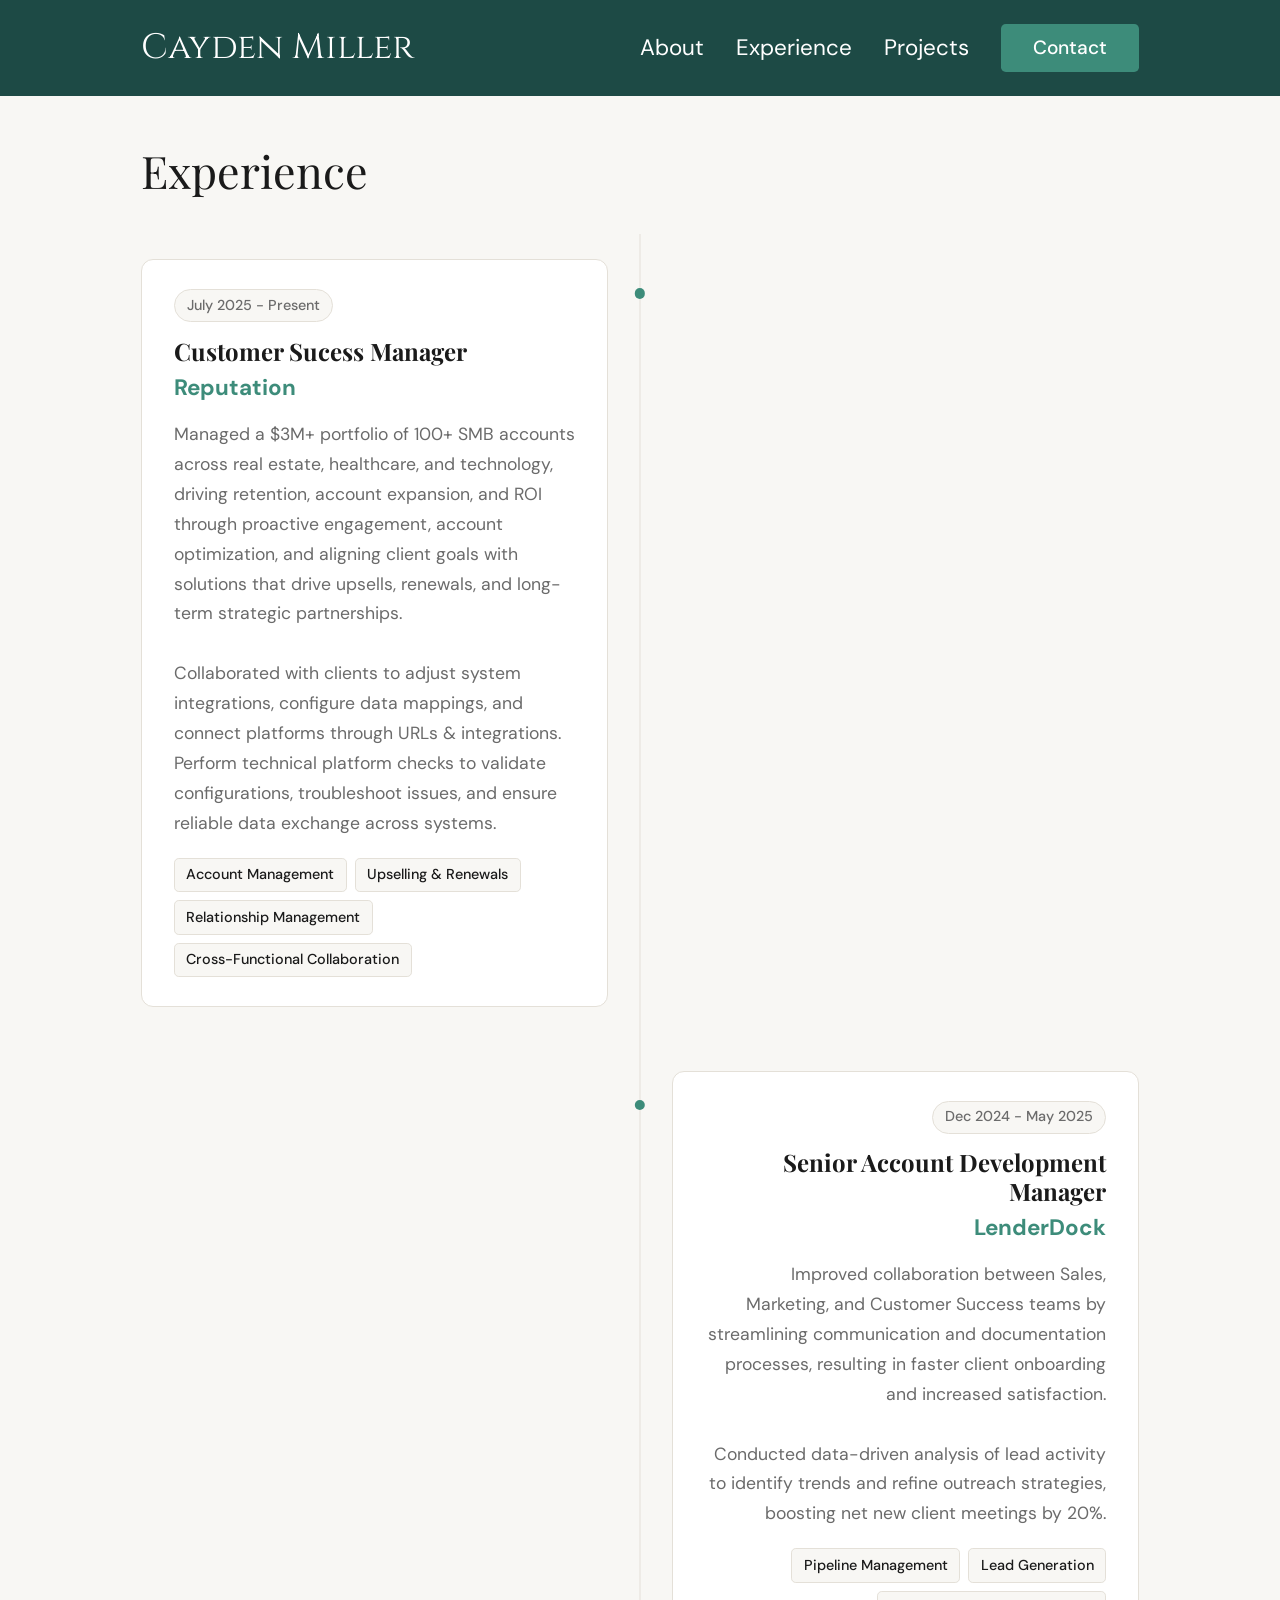
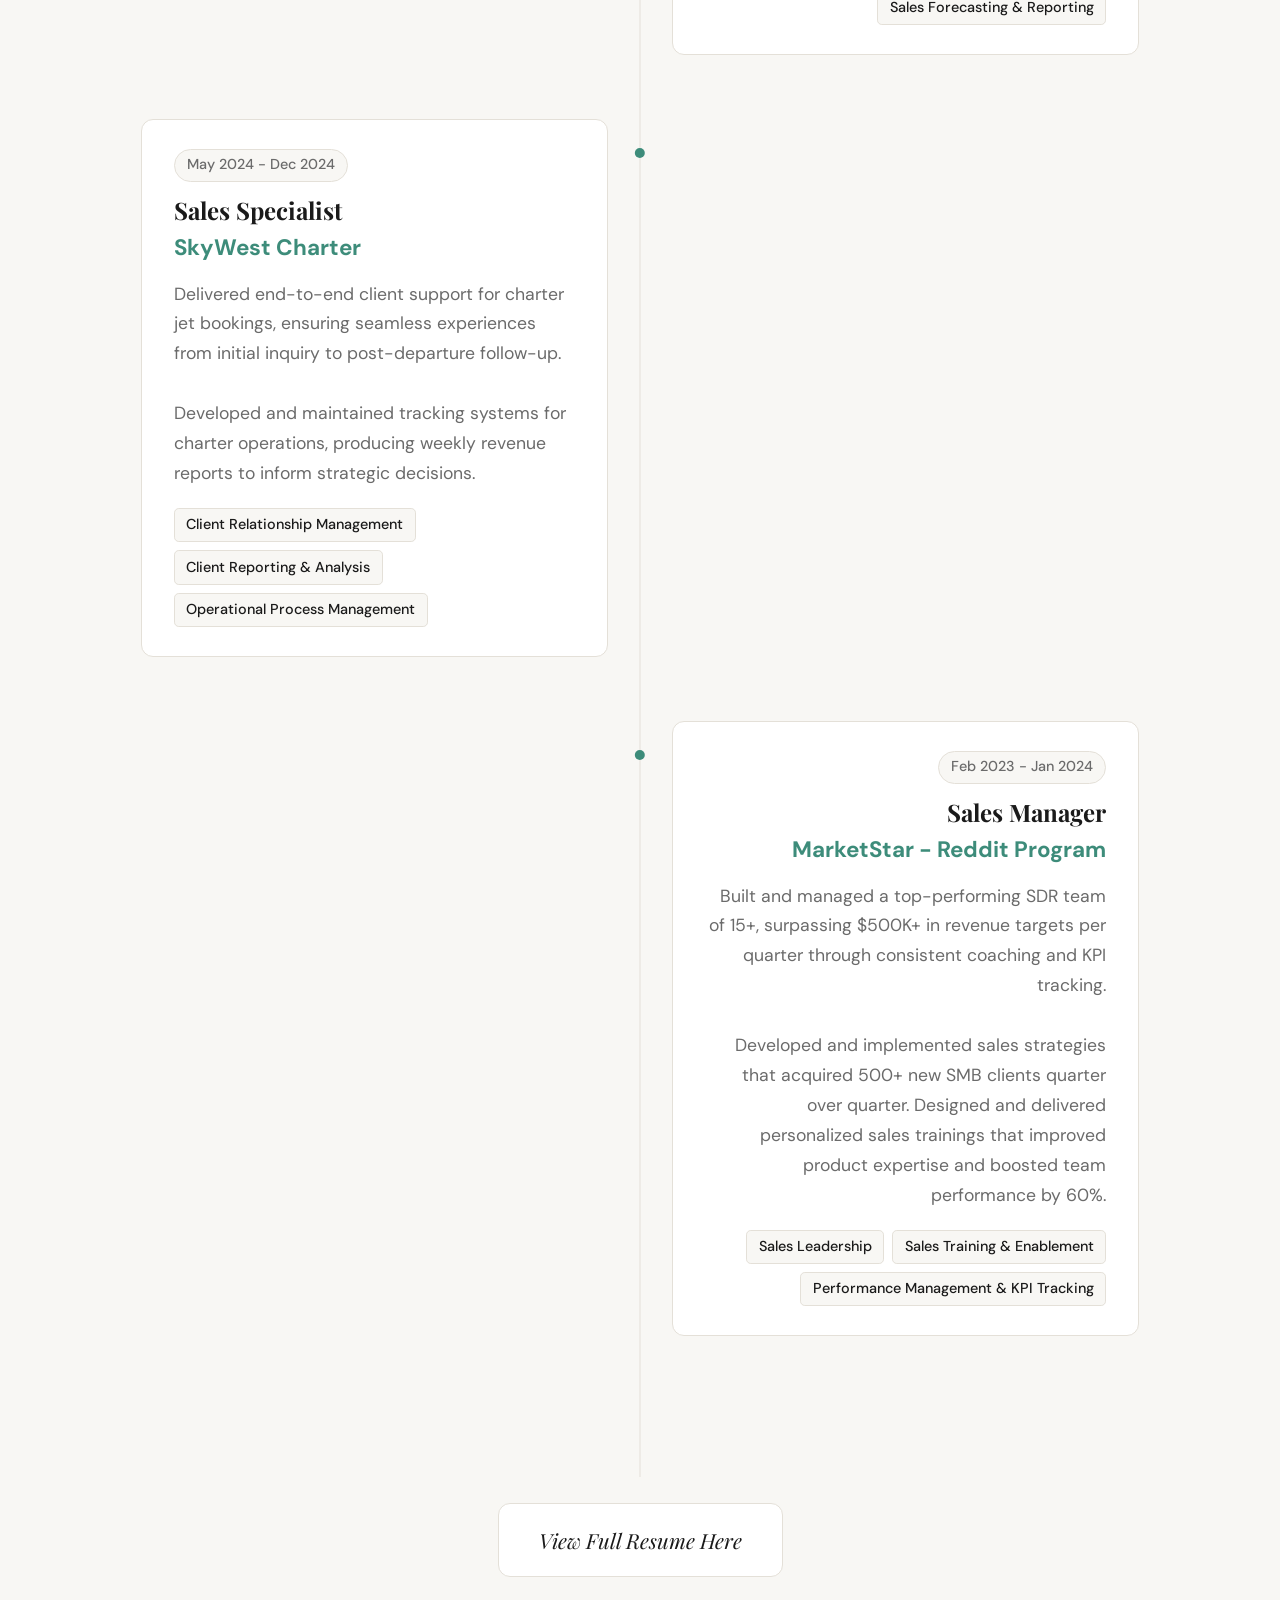
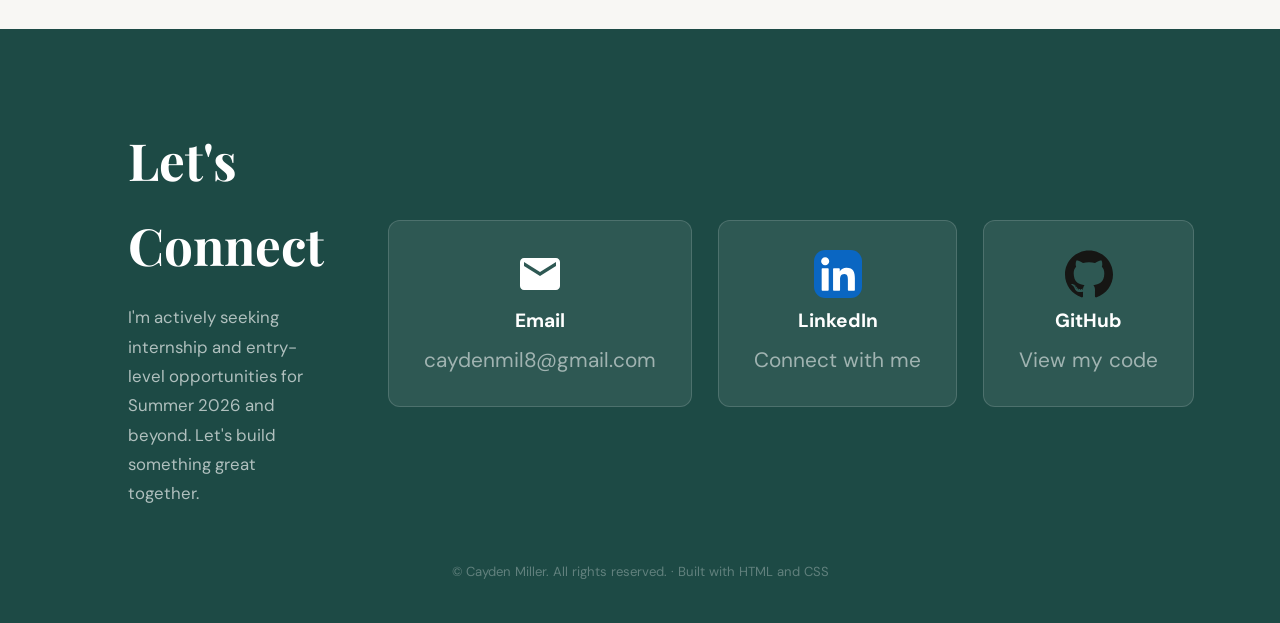
==== commit de3b13d4: "final changes & adjustments to sytles" ====
--- a/experience.html
+++ b/experience.html
@@ -151,4 +151,5 @@
     </footer>
 
 </body>
-</html>+</html>
+
--- a/styles_exp.css
+++ b/styles_exp.css
@@ -24,11 +24,6 @@
        --pad-h:      1vw;
    }
    
-   html { 
-    overflow-y: scroll;
-    scroll-behavior: smooth; 
-   }
-   
    body {
        font-family: var(--sans);
        font-size: 1.05rem;
@@ -98,13 +93,13 @@
    .experience-header {
        max-width: var(--max);
        margin: 0 auto;
-       padding: 4vw var(--pad-h) 3vw;
+       padding: 3vw var(--pad-h) 1vw;
    }
    
    .experience-header h1 {
        font-family: var(--serif);
-       font-size: clamp(2.8rem, 4vw, 4.5rem);
-       font-weight: 500;
+       font-size: clamp(2.8rem, 3.5vw, 4.5rem);
+       font-weight: 300;
        color: var(--text-dark);
        margin-bottom: 0.8rem;
    }
@@ -277,7 +272,7 @@
    ════════════════════════════════ */
    footer#contact {
        background: var(--teal);
-       padding: 7vw var(--pad-h) 4vw;
+       padding: 7vw var(--pad-h) 3vw;
        text-align: left;
    }
    
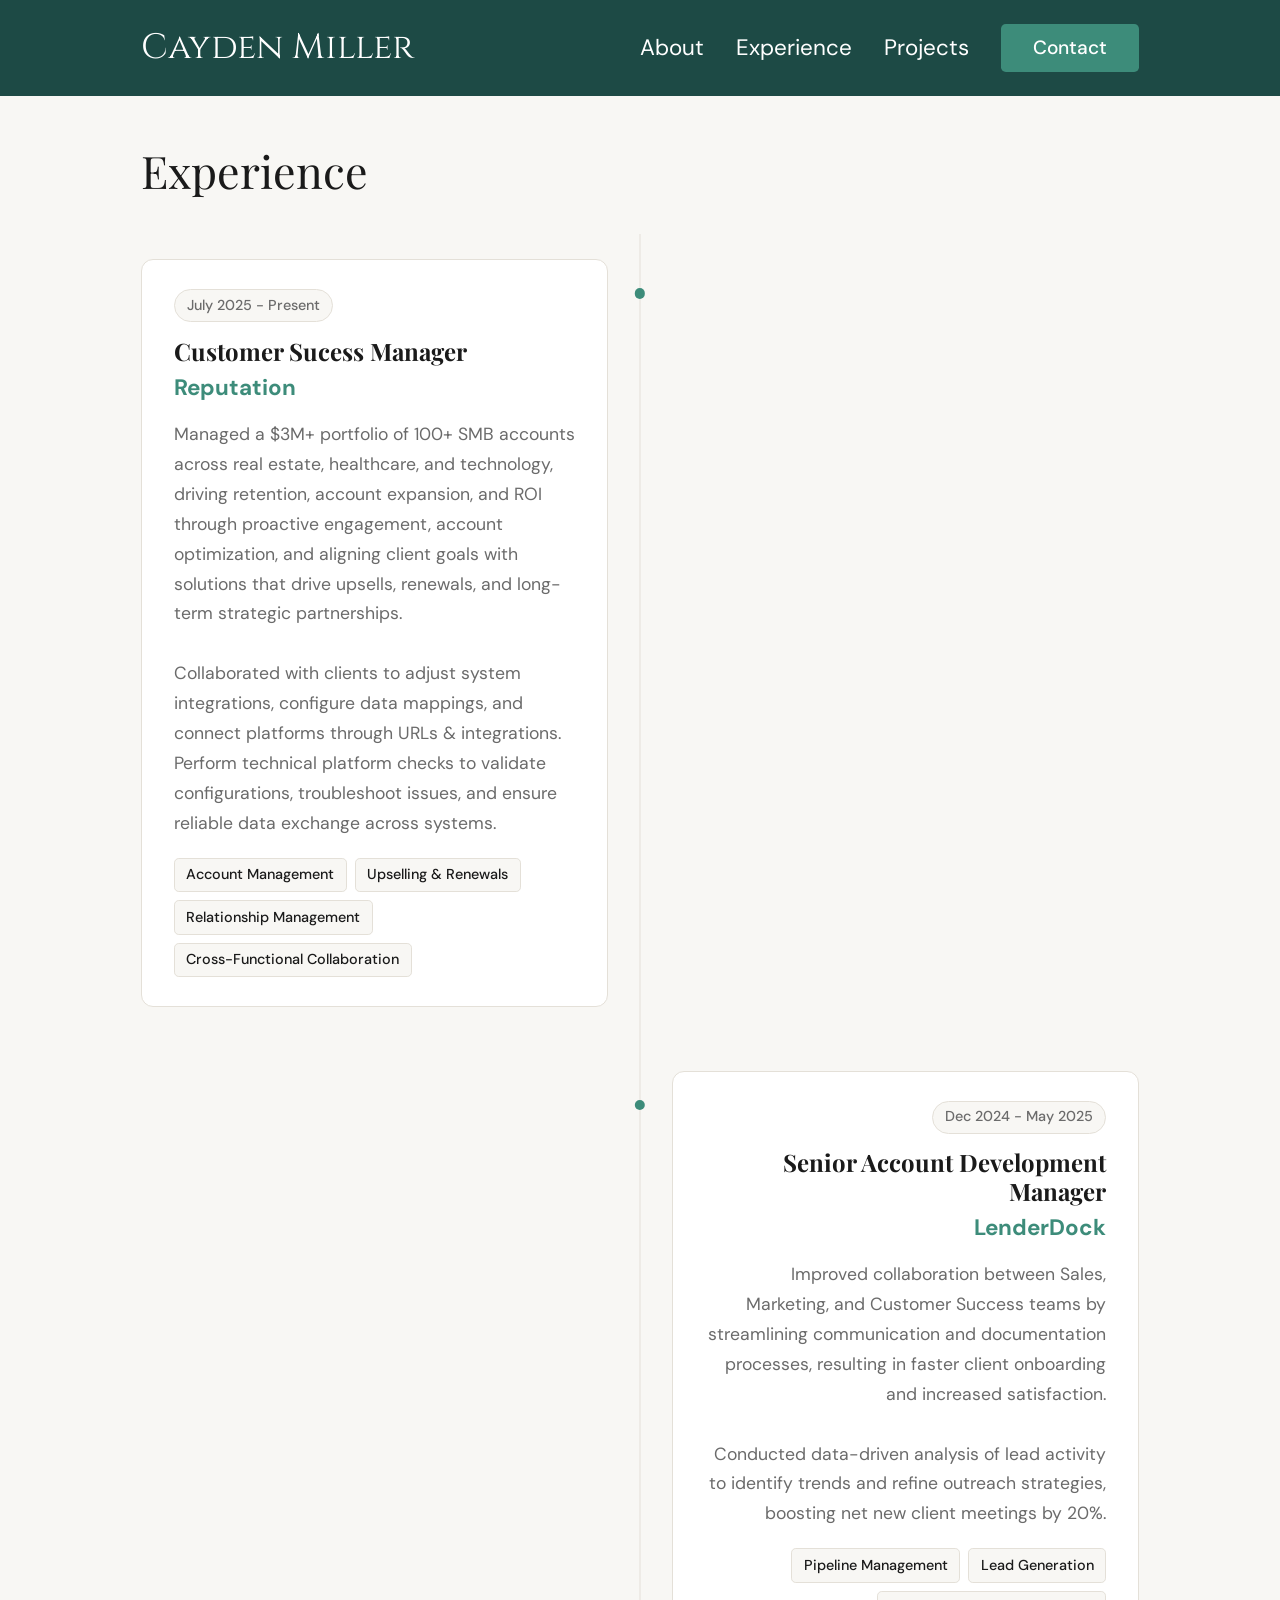
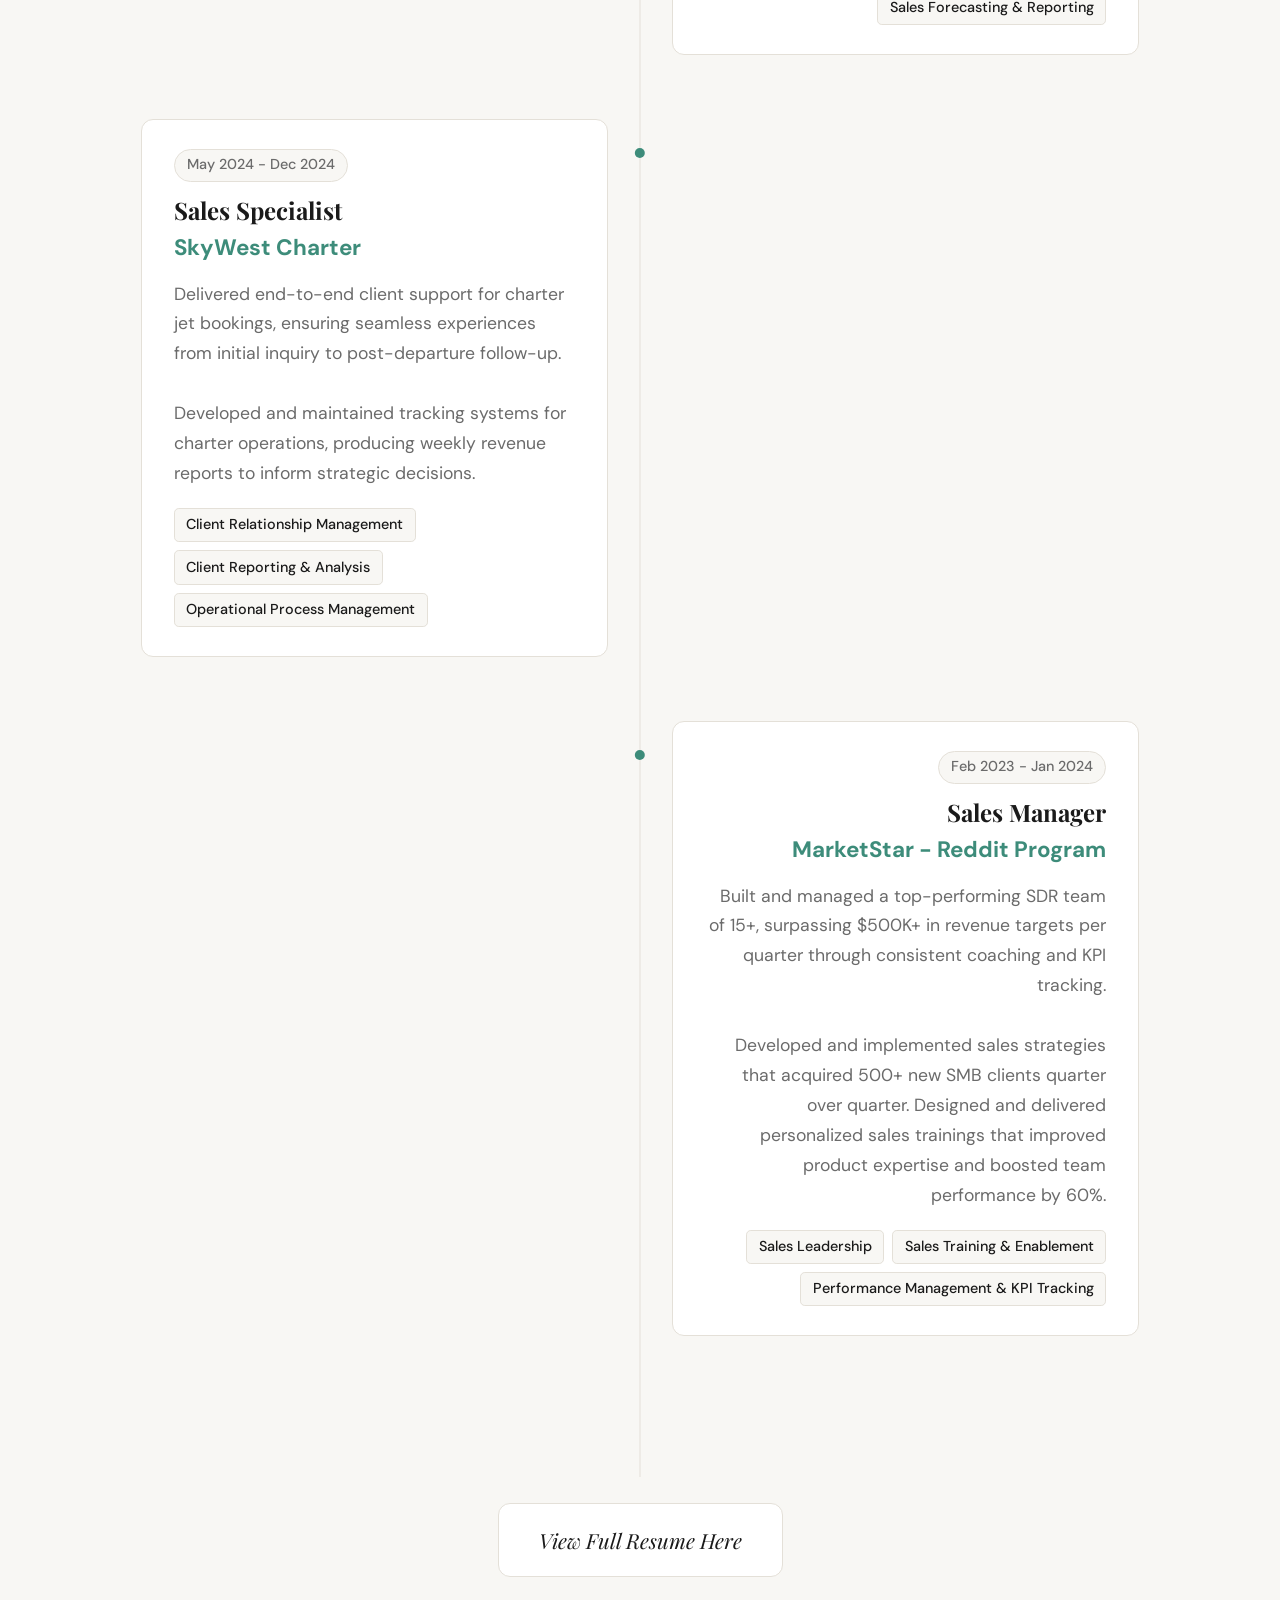
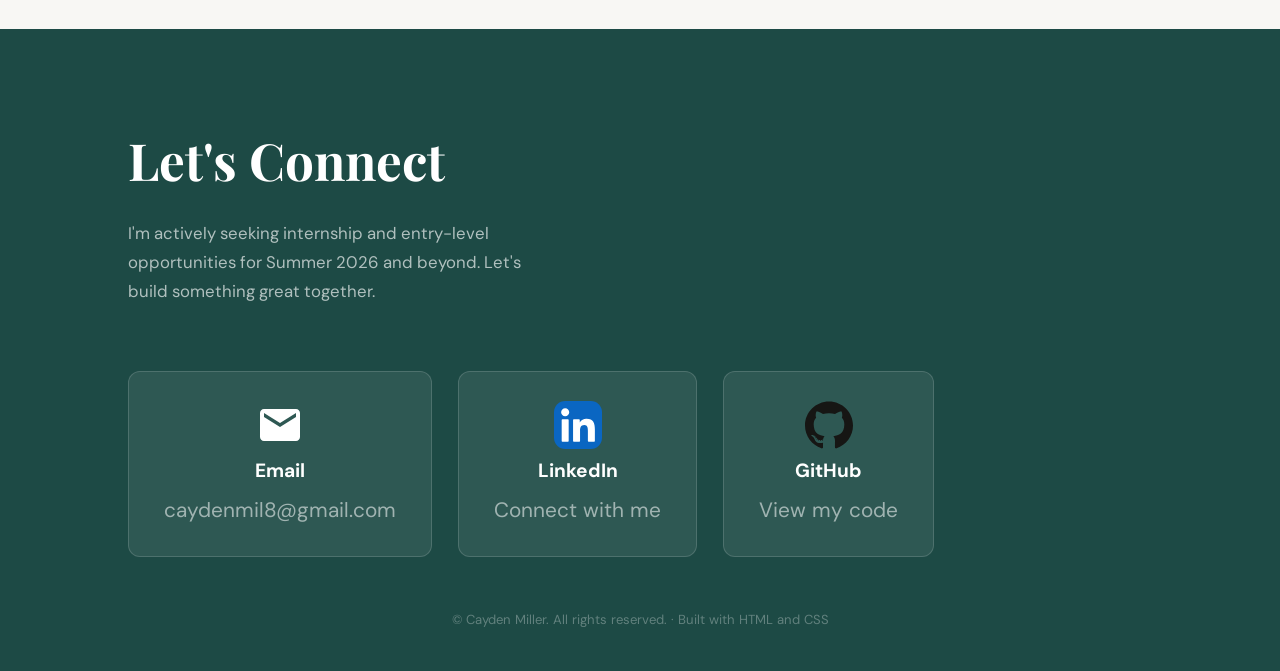
==== commit c19dbe73: "added hambuger for mobile & adjusted for multiple devices" ====
--- a/experience.html
+++ b/experience.html
@@ -12,15 +12,26 @@
     <!-- Navigation -->
     <header>
         <nav>
-            <a href="home.html">
-                <div class="home">
+            <a href="index.html">
+                <div class="index">
                     <p>Cayden Miller</p>
                 </div>
             </a>
-            <a href="home.html#story-section">About</a>
-            <a href="experience.html">Experience</a>
-            <a href="home.html#projects">Projects</a>
-            <a href="home.html#contact" class="contact-btn">Contact</a>
+
+            <!-- Hidden checkbox drives the mobile menu toggle (pure CSS, no JS) -->
+            <input type="checkbox" id="menu-toggle" class="menu-toggle" aria-hidden="true">
+            <label for="menu-toggle" class="hamburger" aria-label="Toggle navigation menu">
+                <span></span>
+                <span></span>
+                <span></span>
+            </label>
+
+            <div class="nav-links">
+                <a href="index.html#story-section">About</a>
+                <a href="experience.html">Experience</a>
+                <a href="index.html#projects">Projects</a>
+                <a href="index.html#contact" class="contact-btn">Contact</a>
+            </div>
         </nav>
     </header>
 
@@ -60,7 +71,7 @@
                     <h2>Senior Account Development Manager</h2>
                     <p class="timeline-company">LenderDock</p>
                     <p class="timeline-desc">Improved collaboration between Sales, Marketing, and Customer Success teams by streamlining communication and documentation processes, resulting in faster client onboarding and increased satisfaction.<br><br>
-                    Conducted data-driven analysis of lead activity to identify trends and refine outreach strategies, boosting net new client meetings by 20%. 
+                    Conducted data-driven analysis of lead activity to identify trends and refine outreach strategies, boosting net new client meetings by 20%.
                     </p>
                     <div class="tags">
                         <span class="tag">Pipeline Management</span>
@@ -151,5 +162,4 @@
     </footer>
 
 </body>
-</html>
-
+</html>
--- a/styles_exp.css
+++ b/styles_exp.css
@@ -1,245 +1,298 @@
-   @import url('https://fonts.googleapis.com/css2?family=Playfair+Display:ital,wght@0,700;1,700&family=DM+Sans:wght@300;400;500;600&display=swap');
-   @import url('https://fonts.googleapis.com/css2?family=Cinzel:wght@400;600&family=Playfair+Display:ital,wght@0,700;1,700&family=DM+Sans:wght@300;400;500;600&display=swap');
-   
-   /* ── Reset ── */
-   *, *::before, *::after {
-       margin: 0;
-       padding: 0;
-       box-sizing: border-box;
-   }
-   
-   /* ── Design Tokens — matched to styles.css ── */
-   :root {
-       --teal:       #1d4a45;
-       --teal-mid:   #0b659a;
-       --accent:     #3d8c7a;
-       --white:      #ffffff;
-       --off-white:  #f8f7f4;
-       --text-dark:  #1a1a1a;
-       --text-muted: #6b6b6b;
-       --border:     #e4e0d8;
-       --serif:      'Playfair Display', Georgia, serif;
-       --sans:       'DM Sans', sans-serif;
-       --max:        80vw;
-       --pad-h:      1vw;
-   }
-   
-   body {
-       font-family: var(--sans);
-       font-size: 1.05rem;
-       color: var(--text-dark);
-       background: var(--off-white);
-       line-height: 1.65;
-       -webkit-font-smoothing: antialiased;
-   }
-   
-   /* ════════════════════════════════
-      NAVIGATION
-   ════════════════════════════════ */
-   header {
-       position: sticky;
-       top: 0;
-       z-index: 100;
-       background: var(--teal);
-   }
-   
-   nav {
-       max-width: var(--max);
-       margin: 0 auto;
-       padding: 0 var(--pad-h);
-       height: 6rem;
-       display: flex;
-       align-items: center;
-       gap: 2rem;
-   }
-   
-   nav a:first-child { margin-right: auto; }
-   
-   /* Matched to styles.css: Cinzel, weight 300, 2.2rem */
-   .home p {
-       font-weight: 300;
-       font-size: 2.2rem;
-       color: var(--white);
-       font-family: 'Cinzel', serif;
-   }
-   
-   /* Matched to styles.css: full white, not 0.72 opacity */
-   nav a {
-       color: var(--white);
-       font-size: 1.4rem;
-       font-weight: 400;
-       text-decoration: none;
-       transition: color 0.2s;
-   }
-   
-   nav a:hover { color: var(--white); }
-   
-   /* Matched to styles.css: font-size 1.2rem, padding 0.4em */
-   nav .contact-btn {
-       background: var(--accent);
-       color: var(--white) !important;
-       padding: 0.4em 2rem;
-       border-radius: 0.3rem;
-       font-size: 1.2rem;
-       font-weight: 500;
-       transition: background 0.2s;
-   }
-   
-   nav .contact-btn:hover { background: #4aa090; }
-   
-   /* ════════════════════════════════
-      EXPERIENCE HEADER
-   ════════════════════════════════ */
-   .experience-header {
-       max-width: var(--max);
-       margin: 0 auto;
-       padding: 3vw var(--pad-h) 1vw;
-   }
-   
-   .experience-header h1 {
-       font-family: var(--serif);
-       font-size: clamp(2.8rem, 3.5vw, 4.5rem);
-       font-weight: 300;
-       color: var(--text-dark);
-       margin-bottom: 0.8rem;
-   }
-   
-   .experience-header > p {
-       color: var(--text-muted);
-       font-size: 1.2rem;
-       max-width: 44ch;
-       line-height: 1.7;
-   }
-   
-   /* ════════════════════════════════
-      TIMELINE
-   ════════════════════════════════ */
-   .timeline {
-       max-width: var(--max);
-       margin: 0 auto;
-       padding: 2vw var(--pad-h) 6vw;
-       position: relative;
-   }
-   
-   /* Center vertical line */
-   .timeline::before {
-       content: '';
-       position: absolute;
-       left: 50%;
-       top: 0;
-       bottom: 0;
-       width: 1px;
-       background: var(--border);
-       transform: translateX(-50%);
-   }
-   
-   /* ── Timeline Row ── */
-   .timeline-item {
-       display: flex;
-       align-items: flex-start;
-       margin-bottom: 4rem;
-       position: relative;
-       width: 100%;
-   }
-   
-   .timeline-item.left {
-       justify-content: flex-start;
-       padding-right: calc(50% + 2rem);
-   }
-   
-   .timeline-item.right {
-       justify-content: flex-start;
-       padding-left: calc(50% + 2rem);
-   }
-   
-   /* ── Dot ── */
-   .timeline-dot {
-       position: absolute;
-       left: 50%;
-       top: 1.8rem;
-       width: 0.65rem;
-       height: 0.65rem;
-       border-radius: 50%;
-       background: var(--accent);
-       transform: translateX(-50%);
-       flex-shrink: 0;
-   }
-   
-   /* ── Card ── */
-   .timeline-card {
-       background: var(--white);
-       border: 1px solid var(--border);
-       border-radius: 0.75rem;
-       padding: 1.8rem 2rem;
-       width: 100%;
-       transition: box-shadow 0.2s;
-   }
-   
-   .timeline-card:hover {
-       box-shadow: 0 4px 24px rgba(0,0,0,0.07);
-   }
-   
-   .timeline-item.right .timeline-card {
-       text-align: right;
-   }
-   
-   /* Date badge */
-   .date-badge {
-       display: inline-block;
-       font-size: 0.9rem;
-       font-weight: 500;
-       color: var(--text-muted);
-       background: var(--off-white);
-       border: 1px solid var(--border);
-       border-radius: 100px;
-       padding: 0.25em 0.85em;
-       margin-bottom: 0.9rem;
-   }
-   
-   .timeline-card h2 {
-       font-family: var(--serif);
-       font-size: clamp(1.2rem, 3vw, 1.5rem);
-       font-weight: 700;
-       color: var(--text-dark);
-       margin-bottom: 0.3rem;
-       line-height: 1.2;
-   }
-   
-   .timeline-company {
-       font-size: 1.4rem;
-       color: var(--accent);
-       font-weight: 700;
-       margin-bottom: 0.8rem;
-   }
-   
-   .timeline-desc {
-       font-size: 1.1rem;
-       color: var(--text-muted);
-       line-height: 1.7;
-       margin-bottom: 1.2rem;
-   }
-   
-   .tags {
-       display: flex;
-       flex-wrap: wrap;
-       gap: 0.5rem;
-   }
-   
-   .timeline-item.right .tags {
-       justify-content: flex-end;
-   }
-   
-   .tag {
-       font-size: 0.9rem;
-       font-weight: 500;
-       color: var(--text-dark);
-       background: var(--off-white);
-       border: 1px solid var(--border);
-       border-radius: 0.3rem;
-       padding: 0.3em 0.8em;
-   }
-
-   /* ════════════════════════════════
+@import url('https://fonts.googleapis.com/css2?family=Playfair+Display:ital,wght@0,700;1,700&family=DM+Sans:wght@300;400;500;600&display=swap');
+@import url('https://fonts.googleapis.com/css2?family=Cinzel:wght@400;600&family=Playfair+Display:ital,wght@0,700;1,700&family=DM+Sans:wght@300;400;500;600&display=swap');
+
+/* ── Reset ── */
+*, *::before, *::after {
+    margin: 0;
+    padding: 0;
+    box-sizing: border-box;
+}
+
+/* ── Design Tokens — matched to styles.css ── */
+:root {
+    --teal:       #1d4a45;
+    --teal-mid:   #0b659a;
+    --accent:     #3d8c7a;
+    --white:      #ffffff;
+    --off-white:  #f8f7f4;
+    --text-dark:  #1a1a1a;
+    --text-muted: #6b6b6b;
+    --border:     #e4e0d8;
+    --serif:      'Playfair Display', Georgia, serif;
+    --sans:       'DM Sans', sans-serif;
+    --max:        80vw;
+    --pad-h:      1vw;
+}
+
+html { scroll-behavior: smooth; }
+
+body {
+    font-family: var(--sans);
+    font-size: 1.05rem;
+    color: var(--text-dark);
+    background: var(--off-white);
+    line-height: 1.65;
+    -webkit-font-smoothing: antialiased;
+    overflow-x: hidden;
+}
+
+/* ════════════════════════════════
+   NAVIGATION (matches styles.css)
+════════════════════════════════ */
+header {
+    position: sticky;
+    top: 0;
+    z-index: 100;
+    background: var(--teal);
+}
+
+nav {
+    max-width: var(--max);
+    margin: 0 auto;
+    padding: 0 var(--pad-h);
+    height: 6rem;
+    display: flex;
+    align-items: center;
+    gap: 2rem;
+    position: relative; /* anchor for mobile dropdown */
+}
+
+nav > a:first-child { 
+    margin-right: auto; 
+    text-decoration: none;
+}
+
+.index p {
+    font-weight: 300;
+    font-size: 2.2rem;
+    color: var(--white);
+    font-family: 'Cinzel', serif;
+}
+
+.nav-links {
+    display: flex;
+    align-items: center;
+    gap: 2rem;
+}
+
+.nav-links a {
+    color: var(--white);
+    font-size: 1.4rem;
+    font-weight: 400;
+    text-decoration: none;
+    transition: color 0.2s;
+}
+
+.nav-links a:hover { color: var(--white); }
+
+.nav-links .contact-btn {
+    background: var(--accent);
+    color: var(--white) !important;
+    padding: 0.4em 2rem;
+    border-radius: 0.3rem;
+    font-size: 1.2rem;
+    font-weight: 500;
+    transition: background 0.2s;
+}
+
+.nav-links .contact-btn:hover { background: #4aa090; }
+
+/* ── Hamburger menu ── */
+.menu-toggle {
+    position: absolute;
+    width: 1px;
+    height: 1px;
+    padding: 0;
+    margin: -1px;
+    overflow: hidden;
+    clip: rect(0, 0, 0, 0);
+    white-space: nowrap;
+    border: 0;
+}
+
+.hamburger {
+    display: none;
+    flex-direction: column;
+    justify-content: center;
+    gap: 6px;
+    width: 44px;
+    height: 44px;
+    cursor: pointer;
+    padding: 10px 9px;
+    margin-left: auto;
+    border-radius: 0.3rem;
+    transition: background 0.2s;
+}
+
+.hamburger:hover { background: rgba(255,255,255,0.08); }
+
+.hamburger span {
+    display: block;
+    width: 100%;
+    height: 2px;
+    background: var(--white);
+    border-radius: 2px;
+    transition: transform 0.3s ease, opacity 0.2s ease;
+}
+
+.menu-toggle:focus-visible ~ .hamburger {
+    outline: 2px solid var(--white);
+    outline-offset: 2px;
+}
+
+/* ════════════════════════════════
+   EXPERIENCE HEADER
+════════════════════════════════ */
+.experience-header {
+    max-width: var(--max);
+    margin: 0 auto;
+    padding: 3vw var(--pad-h) 1vw;
+}
+
+.experience-header h1 {
+    font-family: var(--serif);
+    font-size: clamp(2.8rem, 3.5vw, 4.5rem);
+    font-weight: 300;
+    color: var(--text-dark);
+    margin-bottom: 0.8rem;
+}
+
+.experience-header > p {
+    color: var(--text-muted);
+    font-size: 1.2rem;
+    max-width: 44ch;
+    line-height: 1.7;
+}
+
+/* ════════════════════════════════
+   TIMELINE
+════════════════════════════════ */
+.timeline {
+    max-width: var(--max);
+    margin: 0 auto;
+    padding: 2vw var(--pad-h) 6vw;
+    position: relative;
+}
+
+/* Center vertical line */
+.timeline::before {
+    content: '';
+    position: absolute;
+    left: 50%;
+    top: 0;
+    bottom: 0;
+    width: 1px;
+    background: var(--border);
+    transform: translateX(-50%);
+}
+
+/* ── Timeline Row ── */
+.timeline-item {
+    display: flex;
+    align-items: flex-start;
+    margin-bottom: 4rem;
+    position: relative;
+    width: 100%;
+}
+
+.timeline-item.left {
+    justify-content: flex-start;
+    padding-right: calc(50% + 2rem);
+}
+
+.timeline-item.right {
+    justify-content: flex-start;
+    padding-left: calc(50% + 2rem);
+}
+
+/* ── Dot ── */
+.timeline-dot {
+    position: absolute;
+    left: 50%;
+    top: 1.8rem;
+    width: 0.65rem;
+    height: 0.65rem;
+    border-radius: 50%;
+    background: var(--accent);
+    transform: translateX(-50%);
+    flex-shrink: 0;
+}
+
+/* ── Card ── */
+.timeline-card {
+    background: var(--white);
+    border: 1px solid var(--border);
+    border-radius: 0.75rem;
+    padding: 1.8rem 2rem;
+    width: 100%;
+    transition: box-shadow 0.2s;
+}
+
+.timeline-card:hover {
+    box-shadow: 0 4px 24px rgba(0,0,0,0.07);
+}
+
+.timeline-item.right .timeline-card {
+    text-align: right;
+}
+
+/* Date badge */
+.date-badge {
+    display: inline-block;
+    font-size: 0.9rem;
+    font-weight: 500;
+    color: var(--text-muted);
+    background: var(--off-white);
+    border: 1px solid var(--border);
+    border-radius: 100px;
+    padding: 0.25em 0.85em;
+    margin-bottom: 0.9rem;
+}
+
+.timeline-card h2 {
+    font-family: var(--serif);
+    font-size: clamp(1.2rem, 3vw, 1.5rem);
+    font-weight: 700;
+    color: var(--text-dark);
+    margin-bottom: 0.3rem;
+    line-height: 1.2;
+}
+
+.timeline-company {
+    font-size: 1.4rem;
+    color: var(--accent);
+    font-weight: 700;
+    margin-bottom: 0.8rem;
+}
+
+.timeline-desc {
+    font-size: 1.1rem;
+    color: var(--text-muted);
+    line-height: 1.7;
+    margin-bottom: 1.2rem;
+}
+
+.tags {
+    display: flex;
+    flex-wrap: wrap;
+    gap: 0.5rem;
+}
+
+.timeline-item.right .tags {
+    justify-content: flex-end;
+}
+
+.tag {
+    font-size: 0.9rem;
+    font-weight: 500;
+    color: var(--text-dark);
+    background: var(--off-white);
+    border: 1px solid var(--border);
+    border-radius: 0.3rem;
+    padding: 0.3em 0.8em;
+}
+
+/* ════════════════════════════════
    RESUME CTA
 ════════════════════════════════ */
 .resume-cta {
@@ -259,6 +312,7 @@
     padding: 1.2rem 2.5rem;
     background: var(--white);
     transition: all 0.2s;
+    text-align: center;
 }
 
 .resume-btn:hover {
@@ -266,116 +320,224 @@
     color: var(--teal);
     box-shadow: 0 4px 16px rgba(0,0,0,0.06);
 }
-   
-   /* ════════════════════════════════
-      FOOTER
-   ════════════════════════════════ */
-   footer#contact {
-       background: var(--teal);
-       padding: 7vw var(--pad-h) 3vw;
-       text-align: left;
-   }
-   
-   .footer-inner {
-       display: flex;
-       align-items: center;
-       justify-content: space-between;
-       gap: 4rem;
-       max-width: var(--max);
-       margin: 0 auto 3rem;
-   }
-   
-   .footer-text h5 {
-       font-family: var(--serif);
-       font-size: clamp(2.4rem, 4vw, 3.4rem);
-       font-weight: 700;
-       color: var(--white);
-       margin-bottom: 1rem;
-   }
-   
-   .footer-text p {
-       color: rgba(255,255,255,0.65);
-       font-size: 1.05rem;
-       max-width: 36ch;
-       line-height: 1.75;
-   }
-   
-   .contact-boxes {
-       display: flex;
-       gap: 1.6rem;
-       flex-wrap: wrap;
-       flex-shrink: 0;
-   }
-   
-   .contact-box {
-       background: rgba(255,255,255,0.08);
-       border: 1px solid rgba(255,255,255,0.15);
-       border-radius: 0.75rem;
-       padding: 1.8rem 2.2rem;
-       min-width: 10rem;
-       display: flex;
-       flex-direction: column;
-       align-items: center;
-       gap: 0.4rem;
-       transition: background 0.2s;
-       text-decoration: none;
-       color: inherit;
-   }
-   
-   .contact-box:hover { background: rgba(255,255,255,0.14); }
-   
-   .contact-title {
-       font-weight: 700;
-       font-size: 1.2rem;
-       color: var(--white);
-   }
-   
-   .contact-box p:last-child {
-       font-size: 1.3rem;
-       color: rgba(255,255,255,0.55);
-   }
-   
-   .footer-copy {
-       color: rgba(255,255,255,0.3);
-       font-size: 0.82rem;
-       display: inline;
-       text-align: center;
-   }
-   
-   .footer-copy + .footer-copy::before {
-       content: ' · ';
-   }
-   
-   /* ════════════════════════════════
-      RESPONSIVE
-   ════════════════════════════════ */
-   @media (max-width: 780px) {
-       .timeline::before { left: 1rem; }
-   
-       .timeline-item.left,
-       .timeline-item.right {
-           padding: 0 0 0 3rem;
-           justify-content: flex-start;
-       }
-   
-       .timeline-dot { left: 1rem; }
-   
-       .timeline-item.right .timeline-card { text-align: left; }
-       .timeline-item.right .tags { justify-content: flex-start; }
-   
-       nav { padding: 0 5vw; gap: 1.4rem; }
-       nav a:not(:first-child):not(.contact-btn) { display: none; }
-   
-       footer#contact { padding: 8vw 5vw 4vw; }
-   
-       .footer-inner {
-           flex-direction: column;
-           align-items: flex-start;
-           gap: 2.5rem;
-       }
-   }
-   
-   @media (max-width: 480px) {
-       .contact-boxes { flex-direction: column; align-items: center; }
-       .contact-box   { width: 100%; max-width: 17rem; }
-   }+
+/* ════════════════════════════════
+   FOOTER
+════════════════════════════════ */
+footer#contact {
+    background: var(--teal);
+    padding: 7vw var(--pad-h) 3vw;
+    text-align: left;
+}
+
+.footer-inner {
+    display: flex;
+    align-items: center;
+    justify-content: space-between;
+    gap: 4rem;
+    max-width: var(--max);
+    margin: 0 auto 3rem;
+    flex-wrap: wrap;
+}
+
+.footer-text h5 {
+    font-family: var(--serif);
+    font-size: clamp(2.4rem, 4vw, 3.4rem);
+    font-weight: 700;
+    color: var(--white);
+    margin-bottom: 1rem;
+}
+
+.footer-text p {
+    color: rgba(255,255,255,0.65);
+    font-size: 1.05rem;
+    max-width: 36ch;
+    line-height: 1.75;
+}
+
+.contact-boxes {
+    display: flex;
+    gap: 1.6rem;
+    flex-wrap: wrap;
+    flex-shrink: 0;
+}
+
+.contact-box {
+    background: rgba(255,255,255,0.08);
+    border: 1px solid rgba(255,255,255,0.15);
+    border-radius: 0.75rem;
+    padding: 1.8rem 2.2rem;
+    min-width: 10rem;
+    display: flex;
+    flex-direction: column;
+    align-items: center;
+    gap: 0.4rem;
+    transition: background 0.2s;
+    text-decoration: none;
+    color: inherit;
+}
+
+.contact-box:hover { background: rgba(255,255,255,0.14); }
+
+.contact-title {
+    font-weight: 700;
+    font-size: 1.2rem;
+    color: var(--white);
+}
+
+.contact-box p:last-child {
+    font-size: 1.3rem;
+    color: rgba(255,255,255,0.55);
+}
+
+.footer-copy {
+    color: rgba(255,255,255,0.3);
+    font-size: 0.82rem;
+    display: inline;
+    text-align: center;
+}
+
+.footer-copy + .footer-copy::before {
+    content: ' · ';
+}
+
+/* ════════════════════════════════════════════════
+   RESPONSIVE BREAKPOINTS
+════════════════════════════════════════════════ */
+
+/* ── Large laptops / smaller desktops (≤ 1100px) ── */
+@media (max-width: 1100px) {
+    :root {
+        --max: 90%;
+        --pad-h: 3vw;
+    }
+}
+
+/* ── Tablet landscape / small laptops (≤ 960px) ── */
+@media (max-width: 960px) {
+    :root {
+        --max: 100%;
+        --pad-h: 5vw;
+    }
+
+    .experience-header { padding: 5vw 5vw 1vw; }
+    .timeline          { padding: 2vw 5vw 6vw; }
+    .resume-cta        { padding: 2vw 5vw 5vw; }
+
+    .timeline-card { padding: 1.6rem 1.8rem; }
+}
+
+/* ── Mobile / small tablet (≤ 780px) — hamburger activates here ── */
+@media (max-width: 780px) {
+
+    /* Show hamburger */
+    .hamburger { display: flex; }
+
+    nav {
+        height: 4.5rem;
+        padding: 0 5vw;
+        gap: 1rem;
+    }
+
+    .index p { font-size: 1.6rem; }
+
+    /* Dropdown menu */
+    .nav-links {
+        position: absolute;
+        top: 100%;
+        left: 0;
+        right: 0;
+        background: var(--teal);
+        flex-direction: column;
+        align-items: stretch;
+        gap: 0;
+        padding: 0 5vw;
+        max-height: 0;
+        overflow: hidden;
+        transition: max-height 0.35s ease, padding 0.35s ease;
+        box-shadow: 0 8px 16px rgba(0,0,0,0.1);
+    }
+
+    .nav-links a {
+        display: block;
+        padding: 1rem 0;
+        font-size: 1.15rem;
+        border-top: 1px solid rgba(255,255,255,0.1);
+    }
+
+    .nav-links a:first-child { border-top: none; }
+
+    .nav-links .contact-btn {
+        margin: 0.8rem 0 0.4rem;
+        text-align: center;
+        padding: 0.8em 1rem;
+        border-top: none;
+        font-size: 1.05rem;
+    }
+
+    .menu-toggle:checked ~ .nav-links {
+        max-height: 28rem;
+        padding: 0.4rem 5vw 1rem;
+    }
+
+    /* Animate bars into an X */
+    .menu-toggle:checked ~ .hamburger span:nth-child(1) {
+        transform: translateY(8px) rotate(45deg);
+    }
+    .menu-toggle:checked ~ .hamburger span:nth-child(2) {
+        opacity: 0;
+    }
+    .menu-toggle:checked ~ .hamburger span:nth-child(3) {
+        transform: translateY(-8px) rotate(-45deg);
+    }
+
+    /* Timeline: collapse into a single left-aligned column */
+    .timeline::before { left: 1rem; }
+
+    .timeline-item.left,
+    .timeline-item.right {
+        padding: 0 0 0 3rem;
+        justify-content: flex-start;
+    }
+
+    .timeline-dot { left: 1rem; }
+
+    .timeline-item.right .timeline-card { text-align: left; }
+    .timeline-item.right .tags { justify-content: flex-start; }
+
+    .timeline-card { padding: 1.4rem 1.3rem; }
+    .timeline-company { font-size: 1.2rem; }
+    .timeline-desc { font-size: 1rem; }
+
+    .experience-header h1 { font-size: clamp(2.4rem, 10vw, 3.4rem); }
+
+    footer#contact { padding: 10vw 5vw 4vw; }
+
+    .footer-inner {
+        flex-direction: column;
+        align-items: flex-start;
+        gap: 2.5rem;
+    }
+}
+
+/* ── Small phones (≤ 480px) ── */
+@media (max-width: 480px) {
+    body { font-size: 1rem; }
+
+    nav { padding: 0 4vw; }
+    .index p { font-size: 1.4rem; }
+
+    .timeline-card { padding: 1.2rem 1.1rem; }
+    .date-badge    { font-size: 0.8rem; }
+    .tag           { font-size: 0.82rem; }
+
+    .resume-btn {
+        font-size: 1.1rem;
+        padding: 1rem 1.8rem;
+        width: 100%;
+        max-width: 22rem;
+    }
+
+    .contact-boxes { flex-direction: column; align-items: center; width: 100%; }
+    .contact-box   { width: 100%; max-width: 20rem; min-width: 0; }
+}
